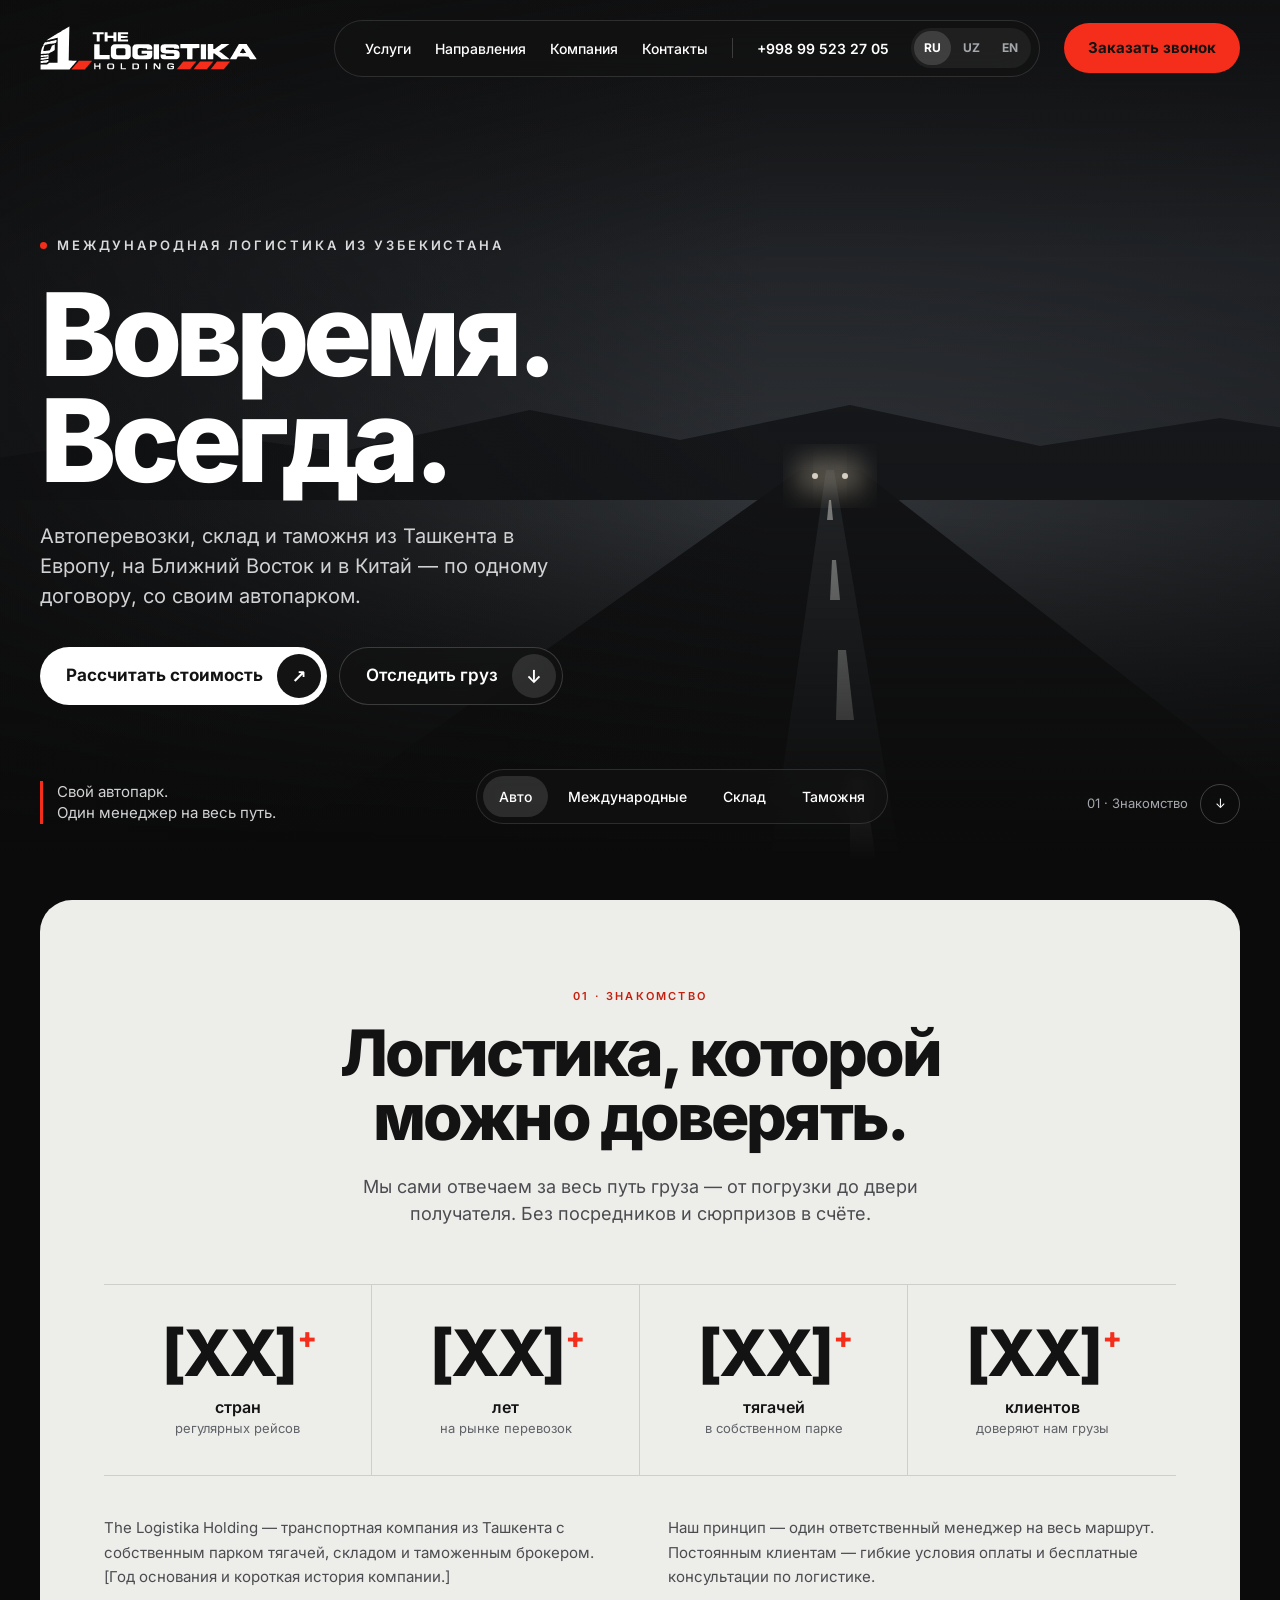
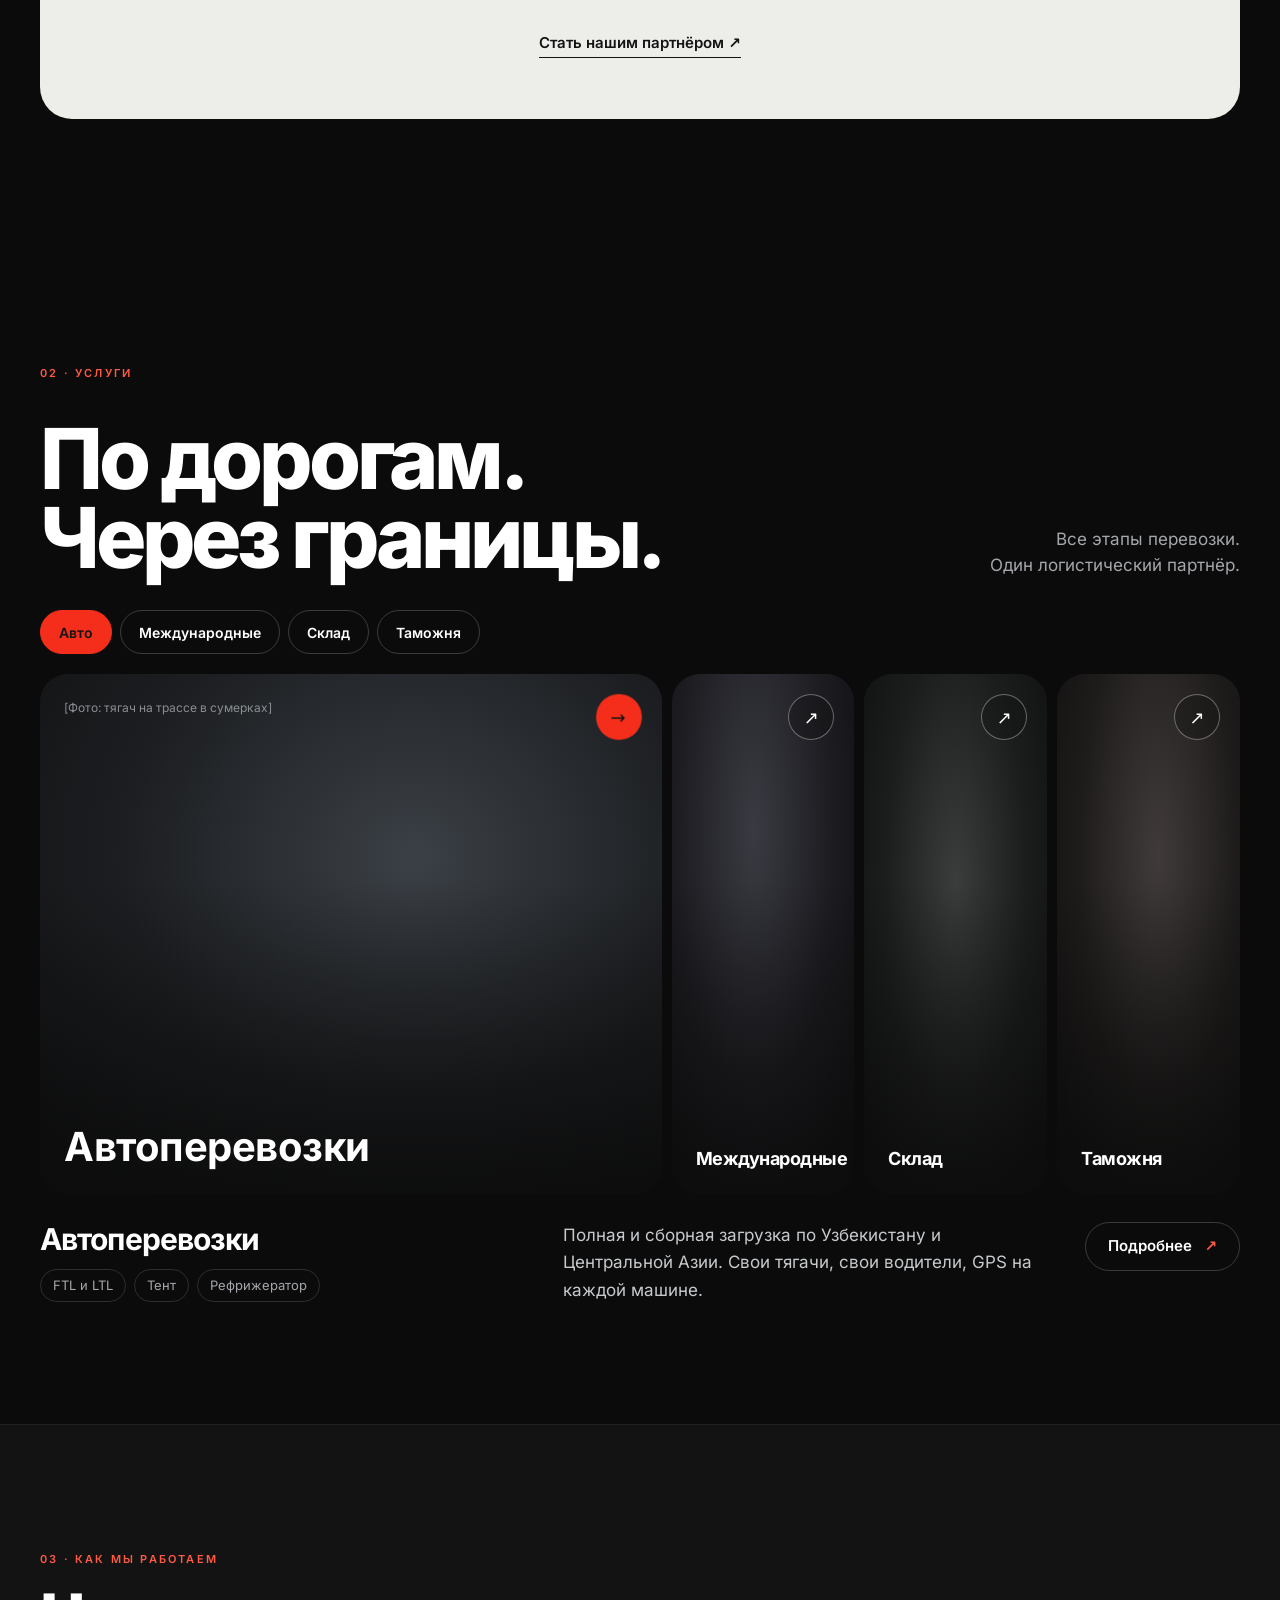
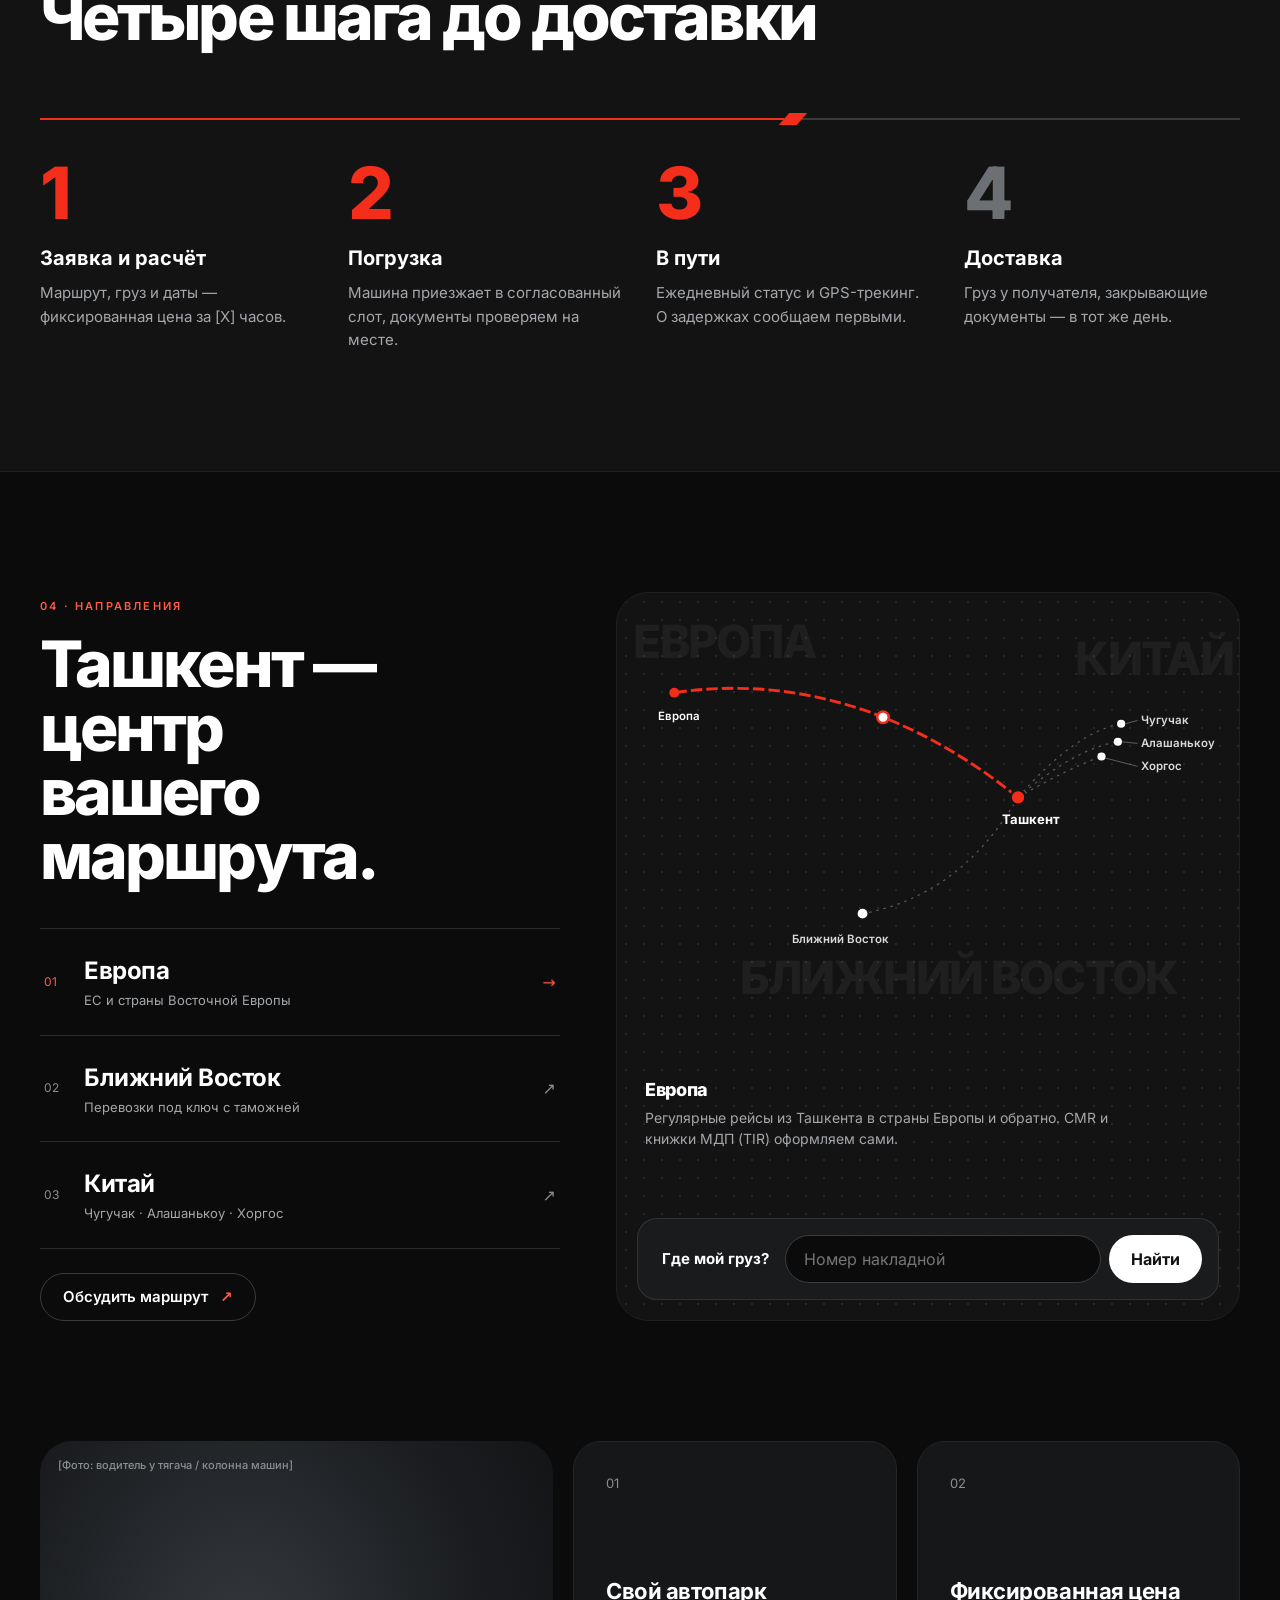
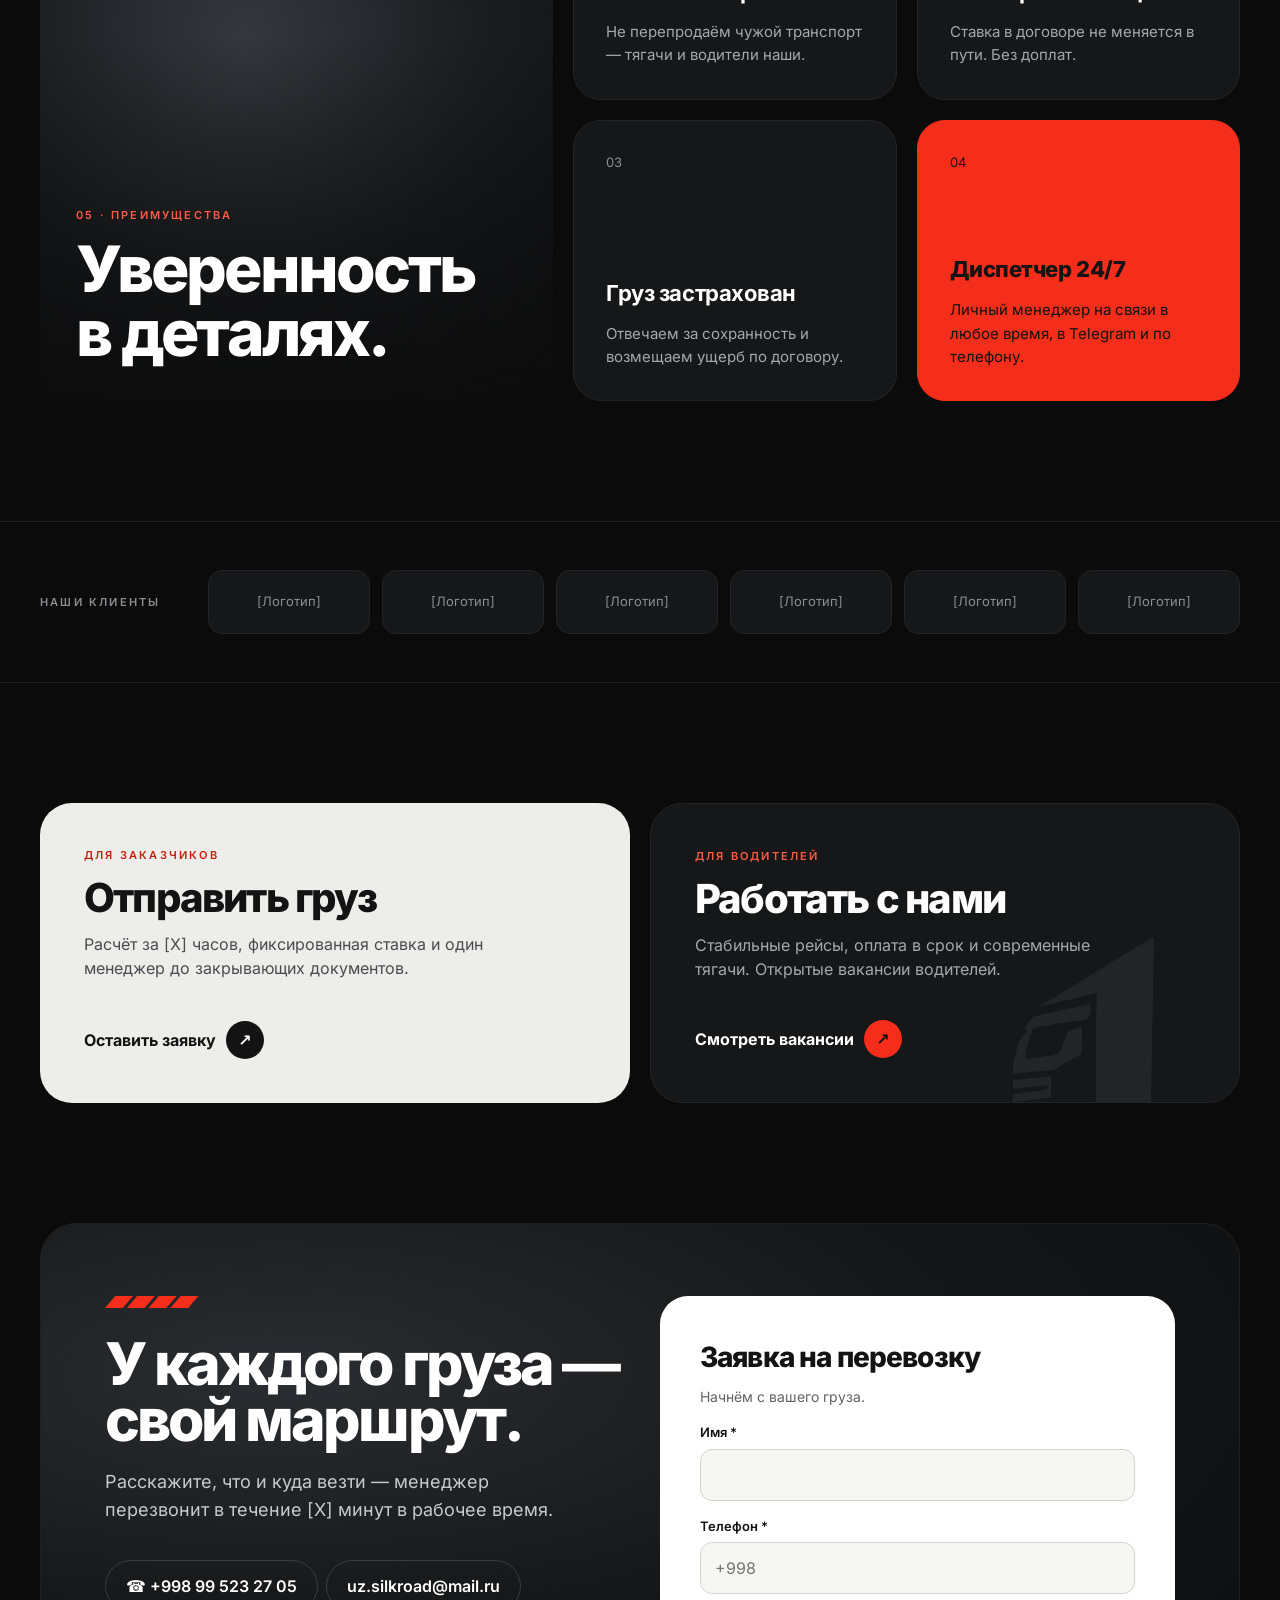
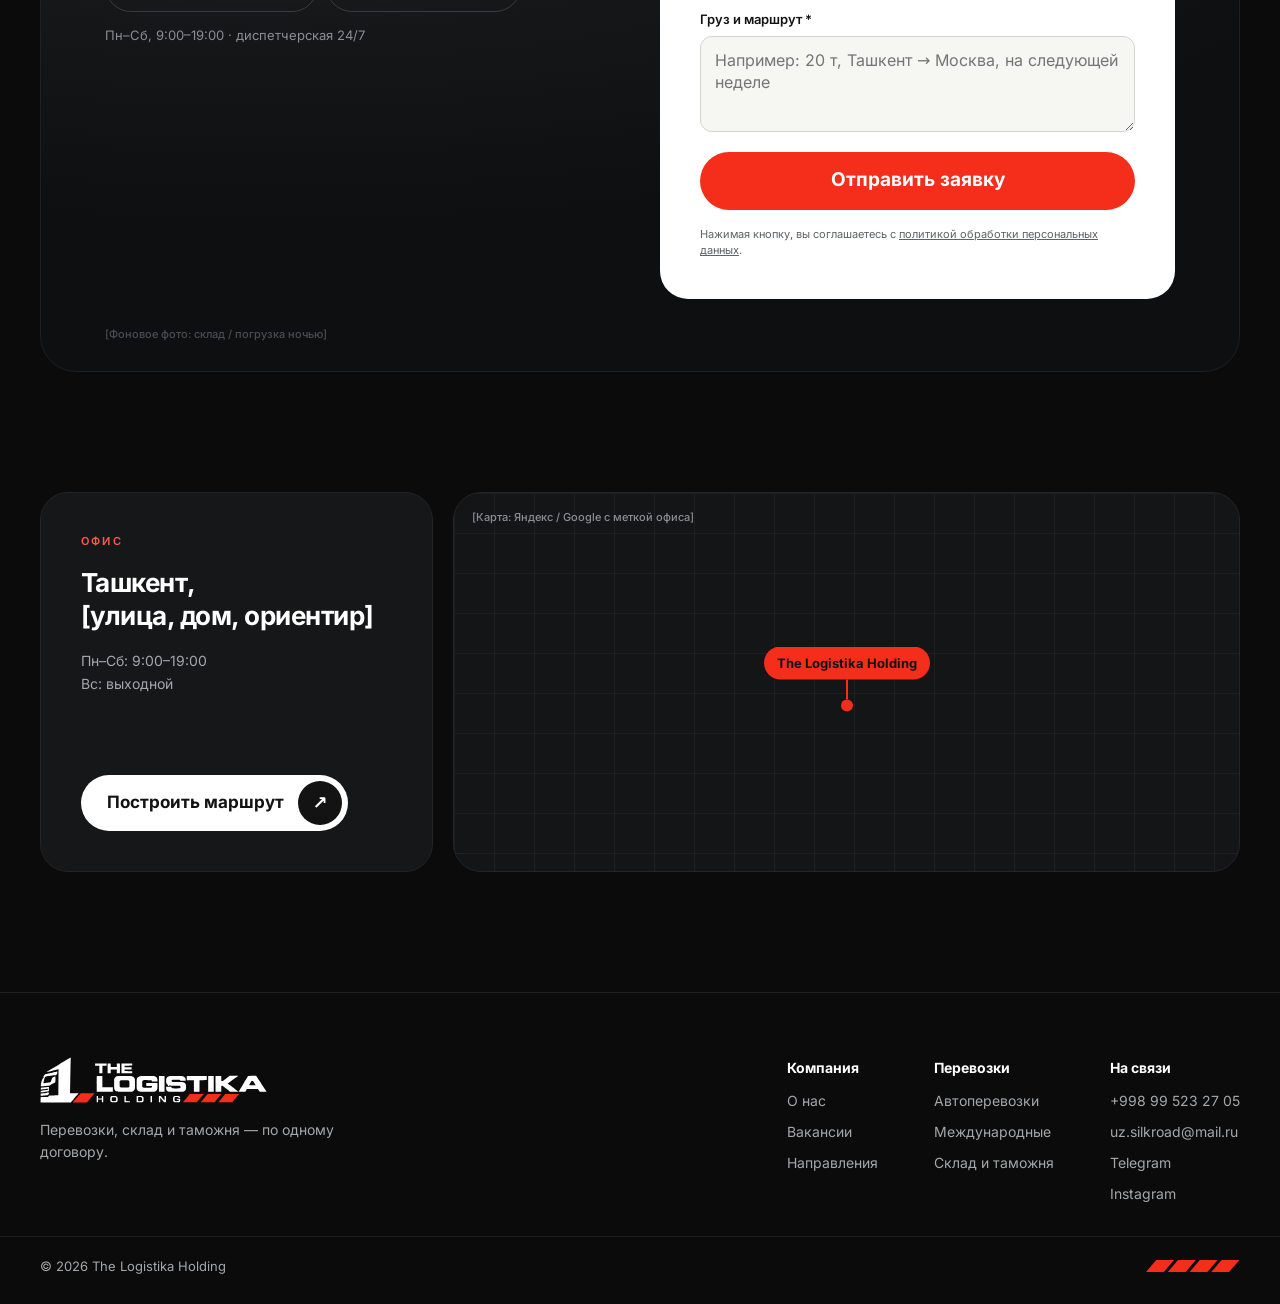
==== index.html @ 8cd176bb "Initial commit: The Logistika Holding landing page Static, mobile-first landing (RU) with SEO meta, " ====
<!doctype html>
<html lang="ru" class="no-js">
<head>
  <meta charset="utf-8">
  <meta name="viewport" content="width=device-width, initial-scale=1, viewport-fit=cover">
  <title>Грузоперевозки из Ташкента в Европу, Китай и на Ближний Восток — The Logistika Holding</title>
  <meta name="description" content="The Logistika Holding — автоперевозки из Ташкента в Европу, на Ближний Восток и в Китай (Хоргос, Алашанькоу, Чугучак). Склад, таможня, свой автопарк, диспетчер 24/7. +998 99 523 27 05">
  <meta name="robots" content="index, follow, max-image-preview:large">
  <link rel="canonical" href="https://your-domain.uz/">
  <link rel="alternate" hreflang="ru" href="https://your-domain.uz/">
  <link rel="alternate" hreflang="x-default" href="https://your-domain.uz/">
  <!-- Добавьте, когда появятся версии: <link rel="alternate" hreflang="uz" href="https://your-domain.uz/uz/"> и hreflang="en" -->

  <meta name="theme-color" content="#0B0B0B">
  <meta name="color-scheme" content="dark">
  <meta name="format-detection" content="telephone=no">

  <!-- Open Graph -->
  <meta property="og:type" content="website">
  <meta property="og:site_name" content="The Logistika Holding">
  <meta property="og:locale" content="ru_RU">
  <meta property="og:url" content="https://your-domain.uz/">
  <meta property="og:title" content="The Logistika Holding — грузоперевозки из Ташкента. Вовремя. Всегда.">
  <meta property="og:description" content="Автоперевозки, склад и таможня из Ташкента по одному договору. Свой автопарк, фиксированная цена, диспетчер 24/7.">
  <meta property="og:image" content="https://your-domain.uz/assets/img/og-image.jpg">
  <meta property="og:image:width" content="1200">
  <meta property="og:image:height" content="630">
  <meta property="og:image:alt" content="The Logistika Holding — Вовремя. Всегда.">
  <!-- Twitter / X -->
  <meta name="twitter:card" content="summary_large_image">
  <meta name="twitter:title" content="The Logistika Holding — грузоперевозки из Ташкента">
  <meta name="twitter:description" content="Автоперевозки, склад и таможня по одному договору. Вовремя. Всегда.">
  <meta name="twitter:image" content="https://your-domain.uz/assets/img/og-image.jpg">

  <!-- Icons & manifest -->
  <link rel="icon" href="assets/img/favicon.svg" type="image/svg+xml">
  <link rel="apple-touch-icon" href="assets/img/apple-touch-icon.png">
  <link rel="manifest" href="site.webmanifest">

  <!-- Performance -->
  <link rel="preload" href="assets/fonts/inter-cyrillic-wght-normal.woff2" as="font" type="font/woff2" crossorigin>
  <link rel="stylesheet" href="assets/css/styles.css">
  <script>document.documentElement.classList.replace('no-js','js');</script>
  <script src="assets/js/main.js" defer></script>

  <!-- Structured data -->
  <script type="application/ld+json">
  {
    "@context": "https://schema.org",
    "@graph": [
      {
        "@type": ["Organization", "LocalBusiness"],
        "@id": "https://your-domain.uz/#organization",
        "name": "The Logistika Holding",
        "url": "https://your-domain.uz/",
        "logo": "https://your-domain.uz/assets/img/icon-512.png",
        "image": "https://your-domain.uz/assets/img/og-image.jpg",
        "description": "Автоперевозки FTL и LTL, международные перевозки, складская логистика и таможенное оформление из Ташкента.",
        "telephone": "+998995232705",
        "email": "uz.silkroad@mail.ru",
        "address": {
          "@type": "PostalAddress",
          "streetAddress": "[улица, дом]",
          "addressLocality": "Ташкент",
          "addressCountry": "UZ"
        },
        "geo": { "@type": "GeoCoordinates", "latitude": 41.2995, "longitude": 69.2401 },
        "openingHoursSpecification": [{
          "@type": "OpeningHoursSpecification",
          "dayOfWeek": ["Monday","Tuesday","Wednesday","Thursday","Friday","Saturday"],
          "opens": "09:00", "closes": "19:00"
        }],
        "areaServed": ["Узбекистан","Европа","Ближний Восток","Китай"],
        "knowsLanguage": ["ru","uz","en"],
        "sameAs": []
      },
      {
        "@type": "WebSite",
        "@id": "https://your-domain.uz/#website",
        "url": "https://your-domain.uz/",
        "name": "The Logistika Holding",
        "inLanguage": "ru",
        "publisher": { "@id": "https://your-domain.uz/#organization" }
      }
    ]
  }
  </script>
</head>
<body>
  <a class="skip-link" href="#main">Перейти к содержанию</a>

  <!-- ============ HEADER ============ -->
  <header class="site-header" data-header>
    <div class="site-header__inner">
      <a class="site-header__logo" href="#top" aria-label="The Logistika Holding — на главную">
        <img src="assets/img/logo-reversed.svg" alt="The Logistika Holding" width="227" height="46">
      </a>

      <nav class="nav" id="site-nav" aria-label="Основное меню" data-nav>
        <ul class="nav__list">
          <li><a class="nav__link" href="#services">Услуги</a></li>
          <li><a class="nav__link" href="#routes">Направления</a></li>
          <li><a class="nav__link" href="#about">Компания</a></li>
          <li><a class="nav__link" href="#contact">Контакты</a></li>
        </ul>
        <span class="nav__divider" aria-hidden="true"></span>
        <a class="nav__phone" href="tel:+998995232705">+998 99 523 27 05</a>
        <div class="lang" role="group" aria-label="Язык сайта">
          <a class="lang__item is-active" href="/" hreflang="ru" aria-current="true">RU</a>
          <a class="lang__item" href="#" hreflang="uz">UZ</a>
          <a class="lang__item" href="#" hreflang="en">EN</a>
        </div>
        <a class="btn btn--red nav__mobile-cta" href="#contact">Заказать звонок</a>
      </nav>

      <a class="btn btn--red site-header__cta" href="#contact">Заказать звонок</a>
      <button class="menu-toggle" type="button" aria-expanded="false" aria-controls="site-nav" data-menu-toggle>
        <span class="menu-toggle__label">Меню</span>
        <span class="menu-toggle__icon" aria-hidden="true"><i></i><i></i><i></i></span>
      </button>
    </div>
  </header>

  <main id="main">
    <!-- ============ HERO ============ -->
    <section class="hero" id="top" aria-labelledby="hero-title">
      <div class="hero__media" aria-hidden="true">
        <!-- Положите фото в assets/img/hero.jpg — оно подключится автоматически -->
        <img class="hero__photo" data-hero-photo data-src="assets/img/hero.jpg" alt="" width="2560" height="1440" fetchpriority="high">
        <svg class="hero__scene" viewBox="0 0 1440 860" preserveAspectRatio="xMidYMid slice">
          <defs><filter id="glow" x="-50%" y="-50%" width="200%" height="200%"><feGaussianBlur stdDeviation="14"/></filter></defs>
          <rect y="0" width="1440" height="470" fill="#2B2F35" opacity=".35"/>
          <path d="M0,470 L260,430 L420,452 L610,410 L760,440 L930,405 L1120,446 L1300,418 L1440,440 L1440,500 L0,500 Z" fill="#17191C"/>
          <polygon points="880,470 940,470 1440,860 330,860" fill="#141517"/>
          <polygon points="906,470 914,470 980,860 850,860" fill="#2C2F33" opacity=".7"/>
          <g class="hero__lanes" fill="#EDEDEA" opacity=".55">
            <polygon points="909,500 911,500 913,520 907,520"/><polygon points="912,560 916,560 920,600 910,600"/><polygon points="918,650 926,650 934,720 916,720"/><polygon points="930,780 944,780 956,860 930,860"/>
          </g>
          <g class="hero__lights">
            <circle cx="895" cy="476" r="16" fill="#F6E7C8" opacity=".55" filter="url(#glow)"/>
            <circle cx="925" cy="476" r="16" fill="#F6E7C8" opacity=".55" filter="url(#glow)"/>
            <circle cx="895" cy="476" r="3" fill="#FFF6E6"/><circle cx="925" cy="476" r="3" fill="#FFF6E6"/>
          </g>
        </svg>
        <div class="hero__shade"></div>
      </div>

      <div class="container hero__content">
        <p class="eyebrow hero__eyebrow" data-hero-in><span class="dot" aria-hidden="true"></span>Международная логистика из Узбекистана</p>
        <h1 class="hero__title" id="hero-title"><span class="line" data-hero-in>Вовремя.</span> <span class="line" data-hero-in>Всегда.</span></h1>
        <p class="hero__lead" data-hero-in>Автоперевозки, склад и таможня из Ташкента в Европу, на Ближний Восток и в Китай — по одному договору, со своим автопарком.</p>
        <div class="hero__actions" data-hero-in>
          <a class="btn-pill btn-pill--light" href="#contact">Рассчитать стоимость <span class="btn-pill__icon" aria-hidden="true">↗</span></a>
          <a class="btn-pill btn-pill--glass" href="#track">Отследить груз <span class="btn-pill__icon" aria-hidden="true">↓</span></a>
        </div>
      </div>

      <div class="container hero__bottom" data-hero-in>
        <p class="hero__note">Свой автопарк.<br>Один менеджер на весь путь.</p>
        <ul class="hero__modes" aria-label="Виды услуг">
          <li><a class="is-active" href="#services" data-service-link="0">Авто</a></li>
          <li><a href="#services" data-service-link="1">Международные</a></li>
          <li><a href="#services" data-service-link="2">Склад</a></li>
          <li><a href="#services" data-service-link="3">Таможня</a></li>
        </ul>
        <a class="hero__scroll" href="#about">01 · Знакомство <span aria-hidden="true">↓</span></a>
      </div>
    </section>

    <!-- ============ 01 ABOUT ============ -->
    <section class="section about" id="about" aria-labelledby="about-title">
      <div class="about__panel" data-reveal>
        <p class="eyebrow eyebrow--dark eyebrow--center">01 · Знакомство</p>
        <h2 class="h2 about__title" id="about-title">Логистика, которой<br>можно доверять.</h2>
        <p class="about__lead">Мы сами отвечаем за весь путь груза — от погрузки до двери получателя. Без посредников и сюрпризов в счёте.</p>
        <dl class="stats">
          <div class="stats__item" data-reveal><dt class="visually-hidden">Страны</dt><dd><span class="stats__num"><span data-count="">[XX]</span><sup>+</sup></span><span class="stats__label">стран</span><span class="stats__sub">регулярных рейсов</span></dd></div>
          <div class="stats__item" data-reveal><dt class="visually-hidden">Опыт</dt><dd><span class="stats__num"><span data-count="">[XX]</span><sup>+</sup></span><span class="stats__label">лет</span><span class="stats__sub">на рынке перевозок</span></dd></div>
          <div class="stats__item" data-reveal><dt class="visually-hidden">Автопарк</dt><dd><span class="stats__num"><span data-count="">[XX]</span><sup>+</sup></span><span class="stats__label">тягачей</span><span class="stats__sub">в собственном парке</span></dd></div>
          <div class="stats__item" data-reveal><dt class="visually-hidden">Клиенты</dt><dd><span class="stats__num"><span data-count="">[XX]</span><sup>+</sup></span><span class="stats__label">клиентов</span><span class="stats__sub">доверяют нам грузы</span></dd></div>
        </dl>
        <div class="about__text">
          <p>The Logistika Holding — транспортная компания из Ташкента с собственным парком тягачей, складом и таможенным брокером. [Год основания и короткая история компании.]</p>
          <p>Наш принцип — один ответственный менеджер на весь маршрут. Постоянным клиентам — гибкие условия оплаты и бесплатные консультации по логистике.</p>
        </div>
        <p class="about__link"><a href="#split">Стать нашим партнёром ↗</a></p>
      </div>
    </section>

    <!-- ============ 02 SERVICES ============ -->
    <section class="section container services" id="services" aria-labelledby="services-title">
      <p class="eyebrow" data-reveal>02 · Услуги</p>
      <div class="section-head" data-reveal>
        <h2 class="h2 h2--xl" id="services-title">По дорогам.<br>Через границы.</h2>
        <p class="section-head__aside">Все этапы перевозки.<br>Один логистический партнёр.</p>
      </div>

      <div class="tabs" role="tablist" aria-label="Услуги" data-reveal>
        <button class="tab is-active" type="button" role="tab" id="tab-0" aria-selected="true" aria-controls="panel-0" data-tab="0">Авто</button>
        <button class="tab" type="button" role="tab" id="tab-1" aria-selected="false" aria-controls="panel-1" tabindex="-1" data-tab="1">Международные</button>
        <button class="tab" type="button" role="tab" id="tab-2" aria-selected="false" aria-controls="panel-2" tabindex="-1" data-tab="2">Склад</button>
        <button class="tab" type="button" role="tab" id="tab-3" aria-selected="false" aria-controls="panel-3" tabindex="-1" data-tab="3">Таможня</button>
      </div>

      <div class="cards" aria-hidden="true" data-reveal>
        <div class="card is-active" data-card="0" style="--bg: radial-gradient(ellipse at 60% 35%, #3B4046 0%, #1C1E21 55%, #0E0F10 100%)">
          <span class="card__ph">[Фото: тягач на трассе в сумерках]</span>
          <span class="card__dot">↗</span>
          <span class="card__label"><span class="card__full">Автоперевозки</span><span class="card__short">Авто</span></span>
        </div>
        <div class="card" data-card="1" style="--bg: radial-gradient(ellipse at 45% 30%, #3A3B42 0%, #1C1C21 55%, #0E0E10 100%)">
          <span class="card__ph">[Фото: граница, таможенный пост]</span>
          <span class="card__dot">↗</span>
          <span class="card__label"><span class="card__full">Международные перевозки</span><span class="card__short">Международные</span></span>
        </div>
        <div class="card" data-card="2" style="--bg: radial-gradient(ellipse at 50% 40%, #3A3D3C 0%, #1B1D1C 55%, #0E0F0F 100%)">
          <span class="card__ph">[Фото: стеллажи склада]</span>
          <span class="card__dot">↗</span>
          <span class="card__label"><span class="card__full">Складская логистика</span><span class="card__short">Склад</span></span>
        </div>
        <div class="card" data-card="3" style="--bg: radial-gradient(ellipse at 55% 35%, #403B3A 0%, #1E1C1B 55%, #100E0E 100%)">
          <span class="card__ph">[Фото: документы, брокер]</span>
          <span class="card__dot">↗</span>
          <span class="card__label"><span class="card__full">Таможенное оформление</span><span class="card__short">Таможня</span></span>
        </div>
      </div>

      <div class="service-panels">
        <article class="service-panel is-active" role="tabpanel" id="panel-0" aria-labelledby="tab-0">
          <div class="service-panel__head"><h3 class="h3">Автоперевозки</h3><ul class="chips"><li>FTL и LTL</li><li>Тент</li><li>Рефрижератор</li></ul></div>
          <p>Полная и сборная загрузка по Узбекистану и Центральной Азии. Свои тягачи, свои водители, GPS на каждой машине.</p>
          <a class="btn-outline" href="#contact">Подробнее <span aria-hidden="true">↗</span></a>
        </article>
        <article class="service-panel" role="tabpanel" id="panel-1" aria-labelledby="tab-1" hidden>
          <div class="service-panel__head"><h3 class="h3">Международные перевозки</h3><ul class="chips"><li>Европа</li><li>Ближний Восток</li><li>Китай</li></ul></div>
          <p>Регулярные маршруты из Ташкента в Европу, на Ближний Восток и в Китай — через погранпереходы Чугучак, Алашанькоу и Хоргос. Книжки МДП (TIR) и CMR оформляем сами.</p>
          <a class="btn-outline" href="#contact">Подробнее <span aria-hidden="true">↗</span></a>
        </article>
        <article class="service-panel" role="tabpanel" id="panel-2" aria-labelledby="tab-2" hidden>
          <div class="service-panel__head"><h3 class="h3">Складская логистика</h3><ul class="chips"><li>Хранение</li><li>Кросс-докинг</li><li>Комплектация</li></ul></div>
          <p>Склад в Ташкенте: хранение, кросс-докинг, комплектация и упаковка. Остатки видны онлайн.</p>
          <a class="btn-outline" href="#contact">Подробнее <span aria-hidden="true">↗</span></a>
        </article>
        <article class="service-panel" role="tabpanel" id="panel-3" aria-labelledby="tab-3" hidden>
          <div class="service-panel__head"><h3 class="h3">Таможенное оформление</h3><ul class="chips"><li>Декларации</li><li>Сертификаты</li><li>Брокер</li></ul></div>
          <p>Декларирование, сертификация и брокер на границе — груз не простаивает, документы готовы заранее.</p>
          <a class="btn-outline" href="#contact">Подробнее <span aria-hidden="true">↗</span></a>
        </article>
      </div>
    </section>

    <!-- ============ 03 PROCESS ============ -->
    <section class="process" aria-labelledby="process-title">
      <div class="container section">
        <p class="eyebrow" data-reveal>03 · Как мы работаем</p>
        <h2 class="h2" id="process-title" data-reveal>Четыре шага до доставки</h2>
        <div class="process__track" aria-hidden="true" data-reveal><span class="process__fill"></span><span class="process__marker"></span></div>
        <ol class="steps">
          <li class="step" data-reveal><span class="step__num">1</span><h3 class="step__title">Заявка и расчёт</h3><p>Маршрут, груз и даты — фиксированная цена за [X] часов.</p></li>
          <li class="step" data-reveal><span class="step__num">2</span><h3 class="step__title">Погрузка</h3><p>Машина приезжает в согласованный слот, документы проверяем на месте.</p></li>
          <li class="step" data-reveal><span class="step__num">3</span><h3 class="step__title">В пути</h3><p>Ежедневный статус и GPS-трекинг. О задержках сообщаем первыми.</p></li>
          <li class="step step--last" data-reveal><span class="step__num">4</span><h3 class="step__title">Доставка</h3><p>Груз у получателя, закрывающие документы — в тот же день.</p></li>
        </ol>
      </div>
    </section>

    <!-- ============ 04 ROUTES ============ -->
    <section class="section container routes" id="routes" aria-labelledby="routes-title">
      <div class="routes__list">
        <p class="eyebrow" data-reveal>04 · Направления</p>
        <h2 class="h2" id="routes-title" data-reveal>Ташкент — центр<br>вашего маршрута.</h2>
        <div class="route-rows" role="tablist" aria-label="Направления на карте" data-route-list>
          <button class="route-row is-active" type="button" role="tab" aria-selected="true" aria-controls="route-info" data-route="eu" data-reveal>
            <span class="route-row__n">01</span>
            <span class="route-row__body"><span class="route-row__name">Европа</span><span class="route-row__sub">ЕС и страны Восточной Европы</span></span>
            <span class="route-row__arrow" aria-hidden="true">↗</span>
          </button>
          <button class="route-row" type="button" role="tab" aria-selected="false" aria-controls="route-info" tabindex="-1" data-route="me" data-reveal>
            <span class="route-row__n">02</span>
            <span class="route-row__body"><span class="route-row__name">Ближний Восток</span><span class="route-row__sub">Перевозки под ключ с таможней</span></span>
            <span class="route-row__arrow" aria-hidden="true">↗</span>
          </button>
          <button class="route-row" type="button" role="tab" aria-selected="false" aria-controls="route-info" tabindex="-1" data-route="cn" data-reveal>
            <span class="route-row__n">03</span>
            <span class="route-row__body"><span class="route-row__name">Китай</span><span class="route-row__sub">Чугучак · Алашанькоу · Хоргос</span></span>
            <span class="route-row__arrow" aria-hidden="true">↗</span>
          </button>
        </div>
        <a class="btn-outline routes__cta" href="#contact" data-reveal>Обсудить маршрут <span aria-hidden="true">↗</span></a>
      </div>

      <figure class="map" data-reveal data-map>
        <svg class="map__svg" viewBox="0 0 760 520" role="img" aria-labelledby="map-title">
          <title id="map-title">Карта направлений из Ташкента: Европа, Ближний Восток и Китай через погранпереходы Чугучак, Алашанькоу и Хоргос</title>
          <g class="map__regions" font-family="Inter, Arial, sans-serif" font-weight="800" fill="#FFFFFF" opacity=".05" font-size="56" letter-spacing="-2">
            <text x="20" y="70">ЕВРОПА</text><text x="150" y="480">БЛИЖНИЙ ВОСТОК</text><text x="560" y="90">КИТАЙ</text>
          </g>
          <!-- routes: one group per region -->
          <g class="map__route" data-route-path="eu">
            <path class="map__line" d="M490,240 Q290,80 70,112"/>
          </g>
          <g class="map__route" data-route-path="me">
            <path class="map__line" d="M490,240 Q420,360 300,382"/>
          </g>
          <g class="map__route" data-route-path="cn">
            <path class="map__line" d="M490,240 Q560,160 616,150"/>
            <path class="map__line" d="M490,240 Q560,180 612,172"/>
            <path class="map__line" d="M490,240 Q550,205 592,190"/>
          </g>
          <!-- points -->
          <g font-family="Inter, Arial, sans-serif" font-size="14" font-weight="600" fill="#D9DADB">
            <g class="map__point" data-route-point="eu"><circle cx="70" cy="112" r="6"/><text x="50" y="146">Европа</text></g>
            <g class="map__point" data-route-point="me"><circle cx="300" cy="382" r="6"/><text x="214" y="418">Ближний Восток</text></g>
            <g class="map__point" data-route-point="cn">
              <circle cx="616" cy="150" r="5"/><circle cx="612" cy="172" r="5"/><circle cx="592" cy="190" r="5"/>
              <g class="map__detail">
                <line x1="621" y1="150" x2="636" y2="146" stroke="#6C6F73"/><text x="640" y="150">Чугучак</text>
                <line x1="617" y1="172" x2="636" y2="174" stroke="#6C6F73"/><text x="640" y="178">Алашанькоу</text>
                <line x1="597" y1="192" x2="636" y2="202" stroke="#6C6F73"/><text x="640" y="206">Хоргос</text>
              </g>
              <text class="map__compact" x="590" y="132">Китай</text>
            </g>
          </g>
          <circle class="map__pulse" cx="490" cy="240" r="10" fill="#F42E1A"/>
          <circle cx="490" cy="240" r="9" fill="#F42E1A" stroke="#131313" stroke-width="3"/>
          <text class="map__hub" x="470" y="272" font-family="Inter, Arial, sans-serif" font-size="16" font-weight="700" fill="#FFFFFF">Ташкент</text>
          <circle class="map__truck" r="7" fill="#FFFFFF" stroke="#F42E1A" stroke-width="3" cx="490" cy="240" data-map-truck/>
        </svg>

        <div class="map__info" id="route-info" role="tabpanel" aria-live="polite" data-route-info>
          <p class="map__info-title" data-route-title>Европа</p>
          <p class="map__info-text" data-route-text>Регулярные рейсы из Ташкента в страны Европы и обратно. CMR и книжки МДП (TIR) оформляем сами.</p>
        </div>

        <form class="track" id="track" data-track-form novalidate>
          <label class="track__label" for="track-input">Где мой груз?</label>
          <input class="track__input" id="track-input" name="waybill" type="text" placeholder="Номер накладной" autocomplete="off" required>
          <button class="track__btn" type="submit">Найти</button>
          <p class="track__msg" role="status" aria-live="polite" data-track-msg></p>
        </form>
      </figure>
    </section>

    <!-- ============ 05 WHY ============ -->
    <section class="section container why" aria-labelledby="why-title">
      <div class="why__photo" data-reveal>
        <span class="ph-note">[Фото: водитель у тягача / колонна машин]</span>
        <div class="why__caption">
          <p class="eyebrow">05 · Преимущества</p>
          <h2 class="h2" id="why-title">Уверенность<br>в деталях.</h2>
        </div>
      </div>
      <ul class="why__grid">
        <li class="feature" data-reveal><span class="feature__n">01</span><h3 class="feature__title">Свой автопарк</h3><p>Не перепродаём чужой транспорт — тягачи и водители наши.</p></li>
        <li class="feature" data-reveal><span class="feature__n">02</span><h3 class="feature__title">Фиксированная цена</h3><p>Ставка в договоре не меняется в пути. Без доплат.</p></li>
        <li class="feature" data-reveal><span class="feature__n">03</span><h3 class="feature__title">Груз застрахован</h3><p>Отвечаем за сохранность и возмещаем ущерб по договору.</p></li>
        <li class="feature feature--red" data-reveal><span class="feature__n">04</span><h3 class="feature__title">Диспетчер 24/7</h3><p>Личный менеджер на связи в любое время, в Telegram и по телефону.</p></li>
      </ul>
    </section>

    <!-- ============ CLIENTS ============ -->
    <section class="clients" aria-labelledby="clients-title">
      <div class="container clients__inner">
        <h2 class="eyebrow eyebrow--muted" id="clients-title">Наши клиенты</h2>
        <ul class="clients__logos">
          <li data-reveal>[Логотип]</li><li data-reveal>[Логотип]</li><li data-reveal>[Логотип]</li>
          <li data-reveal>[Логотип]</li><li data-reveal>[Логотип]</li><li data-reveal>[Логотип]</li>
        </ul>
      </div>
    </section>

    <!-- ============ SPLIT ============ -->
    <section class="section container split" id="split" aria-label="Для заказчиков и водителей">
      <a class="split__card split__card--light" href="#contact" data-reveal>
        <span class="eyebrow eyebrow--dark">Для заказчиков</span>
        <span class="split__title">Отправить груз</span>
        <span class="split__text">Расчёт за [X] часов, фиксированная ставка и один менеджер до закрывающих документов.</span>
        <span class="split__cta">Оставить заявку <span class="split__icon" aria-hidden="true">↗</span></span>
      </a>
      <a class="split__card split__card--dark" href="#contact" data-reveal>
        <img class="split__symbol" src="assets/img/symbol-white.svg" alt="" width="260" height="218" loading="lazy">
        <span class="eyebrow">Для водителей</span>
        <span class="split__title">Работать с нами</span>
        <span class="split__text">Стабильные рейсы, оплата в срок и современные тягачи. Открытые вакансии водителей.</span>
        <span class="split__cta">Смотреть вакансии <span class="split__icon split__icon--red" aria-hidden="true">↗</span></span>
      </a>
    </section>

    <!-- ============ CONTACT ============ -->
    <section class="container contact" id="contact" aria-labelledby="contact-title">
      <div class="contact__box" data-reveal>
        <span class="ph-note contact__ph">[Фоновое фото: склад / погрузка ночью]</span>
        <div class="contact__intro">
          <svg class="stripes" width="94" height="12" viewBox="0 0 95 12" aria-hidden="true"><polygon points="10.4,0 28.4,0 18,12 0,12"/><polygon points="32.4,0 50.4,0 40,12 22,12"/><polygon points="54.4,0 72.4,0 62,12 44,12"/><polygon points="76.4,0 94.4,0 84,12 66,12"/></svg>
          <h2 class="h2 h2--xl" id="contact-title">У каждого груза —<br>свой маршрут.</h2>
          <p class="contact__lead">Расскажите, что и куда везти — менеджер перезвонит в течение [X] минут в рабочее время.</p>
          <div class="contact__pills">
            <a class="pill-link" href="tel:+998995232705">☎ +998 99 523 27 05</a>
            <a class="pill-link" href="mailto:uz.silkroad@mail.ru">uz.silkroad@mail.ru</a>
          </div>
          <p class="contact__hours">Пн–Сб, 9:00–19:00 · диспетчерская 24/7</p>
        </div>

        <form class="quote" data-quote-form novalidate>
          <h3 class="quote__title">Заявка на перевозку</h3>
          <p class="quote__sub">Начнём с вашего груза.</p>
          <div class="field">
            <label for="q-name">Имя *</label>
            <input id="q-name" name="name" type="text" autocomplete="name" required>
            <span class="field__err">Укажите имя</span>
          </div>
          <div class="field">
            <label for="q-phone">Телефон *</label>
            <input id="q-phone" name="phone" type="tel" inputmode="tel" autocomplete="tel" placeholder="+998" required pattern="[+0-9 ()\-]{9,}">
            <span class="field__err">Укажите номер телефона</span>
          </div>
          <div class="field">
            <label for="q-cargo">Груз и маршрут *</label>
            <textarea id="q-cargo" name="cargo" rows="3" placeholder="Например: 20 т, Ташкент → Москва, на следующей неделе" required></textarea>
            <span class="field__err">Опишите груз и маршрут</span>
          </div>
          <!-- антиспам: скрытое поле -->
          <div class="visually-hidden" aria-hidden="true"><label for="q-web">Оставьте пустым</label><input id="q-web" name="website" type="text" tabindex="-1" autocomplete="off"></div>
          <button class="quote__submit" type="submit"><span>Отправить заявку</span></button>
          <p class="quote__legal">Нажимая кнопку, вы соглашаетесь с <a href="#">политикой обработки персональных данных</a>.</p>
          <div class="quote__success" role="status" aria-live="polite" hidden>
            <strong>Спасибо! Заявка отправлена.</strong>
            <span>Менеджер свяжется с вами в ближайшее время.</span>
          </div>
        </form>
      </div>
    </section>

    <!-- ============ OFFICE ============ -->
    <section class="section container office" aria-labelledby="office-title">
      <div class="office__card" data-reveal>
        <p class="eyebrow">Офис</p>
        <h2 class="office__addr" id="office-title">Ташкент,<br>[улица, дом, ориентир]</h2>
        <p class="office__hours">Пн–Сб: 9:00–19:00<br>Вс: выходной</p>
        <a class="btn-pill btn-pill--light office__btn" href="https://yandex.uz/maps/?text=Ташкент" target="_blank" rel="noopener">Построить маршрут <span class="btn-pill__icon" aria-hidden="true">↗</span></a>
      </div>
      <div class="office__map" data-reveal>
        <span class="ph-note">[Карта: Яндекс / Google с меткой офиса]</span>
        <div class="pin" aria-hidden="true"><span class="pin__label">The Logistika Holding</span><span class="pin__stem"></span><span class="pin__dot"></span></div>
      </div>
    </section>
  </main>

  <!-- ============ FOOTER ============ -->
  <footer class="footer">
    <div class="container footer__top">
      <div class="footer__brand">
        <img src="assets/img/logo-reversed.svg" alt="The Logistika Holding" width="227" height="46" loading="lazy">
        <p>Перевозки, склад и таможня — по одному договору.</p>
      </div>
      <nav class="footer__cols" aria-label="Ссылки в подвале">
        <div><h2 class="footer__h">Компания</h2><a href="#about">О нас</a><a href="#split">Вакансии</a><a href="#routes">Направления</a></div>
        <div><h2 class="footer__h">Перевозки</h2><a href="#services">Автоперевозки</a><a href="#services">Международные</a><a href="#services">Склад и таможня</a></div>
        <div><h2 class="footer__h">На связи</h2><a href="tel:+998995232705">+998 99 523 27 05</a><a href="mailto:uz.silkroad@mail.ru">uz.silkroad@mail.ru</a><a href="#">Telegram</a><a href="#">Instagram</a></div>
      </nav>
    </div>
    <div class="container footer__bottom">
      <span>© <span data-year>2026</span> The Logistika Holding</span>
      <svg class="stripes" width="94" height="12" viewBox="0 0 95 12" aria-hidden="true"><polygon points="10.4,0 28.4,0 18,12 0,12"/><polygon points="32.4,0 50.4,0 40,12 22,12"/><polygon points="54.4,0 72.4,0 62,12 44,12"/><polygon points="76.4,0 94.4,0 84,12 66,12"/></svg>
    </div>
  </footer>
</body>
</html>
---- assets/css/styles.css ----
/* =========================================================
   The Logistika Holding — landing
   Mobile-first. Brand: Road Black #131313, Logistika Red #F42E1A,
   Concrete #EDEDEA, Steel #8B8E92. Type: Inter (Cyrillic headlines).
   ========================================================= */

/* ---------- Fonts (self-hosted, variable) ---------- */
@font-face {
  font-family: "Inter";
  src: url("../fonts/inter-cyrillic-wght-normal.woff2") format("woff2");
  font-weight: 100 900; font-style: normal; font-display: swap;
  unicode-range: U+0301, U+0400-045F, U+0490-0491, U+04B0-04B1, U+2116;
}
@font-face {
  font-family: "Inter";
  src: url("../fonts/inter-latin-wght-normal.woff2") format("woff2");
  font-weight: 100 900; font-style: normal; font-display: swap;
  unicode-range: U+0000-00FF, U+0131, U+0152-0153, U+02BB-02BC, U+02C6, U+02DA, U+02DC, U+0304, U+0308, U+0329, U+2000-206F, U+20AC, U+2122, U+2191, U+2193, U+2212, U+2215, U+FEFF, U+FFFD, U+2190-21FF;
}

/* ---------- Tokens ---------- */
:root {
  --black: #131313;
  --ink: #0B0B0B;
  --red: #F42E1A;
  --red-text: #FF5A44;      /* red for small text on dark (AA) */
  --red-dark: #C71F0D;      /* red for small text on light (AA) */
  --concrete: #EDEDEA;
  --steel: #8B8E92;
  --muted: #A4A7AB;
  --soft: #C7CACD;
  --line: #232427;
  --card: #161718;

  --radius-s: 14px;
  --radius-m: 22px;
  --radius-l: 28px;
  --radius-xl: 32px;

  --gutter: 20px;
  --container: 1360px;
  --section: 72px;

  --ease: cubic-bezier(.2, .8, .2, 1);
  --ease-in-out: cubic-bezier(.65, 0, .35, 1);
  --header-h: 72px;
}

/* ---------- Reset ---------- */
*, *::before, *::after { box-sizing: border-box; }
html { -webkit-text-size-adjust: 100%; scroll-behavior: smooth; scroll-padding-top: calc(var(--header-h) + 12px); }
body {
  margin: 0; background: var(--ink); color: #fff;
  font-family: "Inter", system-ui, -apple-system, "Segoe UI", Roboto, Arial, sans-serif;
  font-size: 16px; line-height: 1.5; text-rendering: optimizeLegibility;
  -webkit-font-smoothing: antialiased; -moz-osx-font-smoothing: grayscale;
  overflow-x: hidden;
}
img, svg { display: block; max-width: 100%; }
img { height: auto; }
a { color: inherit; }
button, input, select, textarea { font: inherit; color: inherit; }
h1, h2, h3, p, ul, ol, dl, dd, figure { margin: 0; }
ul, ol { padding: 0; list-style: none; }
:focus-visible { outline: 2px solid var(--red); outline-offset: 3px; border-radius: 6px; }
body.menu-open { overflow: hidden; }

.visually-hidden {
  position: absolute !important; width: 1px; height: 1px; padding: 0; margin: -1px;
  overflow: hidden; clip: rect(0 0 0 0); white-space: nowrap; border: 0;
}
.skip-link {
  position: fixed; left: 12px; top: -60px; z-index: 100; background: #fff; color: var(--black);
  padding: 10px 16px; border-radius: 999px; font-weight: 700; text-decoration: none; transition: top .2s;
}
.skip-link:focus { top: 12px; }

.container { width: 100%; max-width: var(--container); margin-inline: auto; padding-inline: var(--gutter); }
.section { padding-block: var(--section); }

/* ---------- Type ---------- */
.eyebrow {
  display: inline-flex; align-items: center; gap: 10px;
  font-size: 11px; font-weight: 600; letter-spacing: .2em; text-transform: uppercase; color: var(--red-text);
}
.eyebrow--dark { color: var(--red-dark); }
.eyebrow--muted { color: var(--steel); }
.eyebrow--center { display: flex; justify-content: center; }
.dot { width: 7px; height: 7px; border-radius: 50%; background: var(--red); flex: none; }
.h2 { font-weight: 800; font-size: clamp(32px, 8vw, 64px); line-height: 1; letter-spacing: -.045em; margin-top: 16px; }
.h2--xl { font-size: clamp(38px, 9.5vw, 84px); line-height: .95; letter-spacing: -.05em; }
.h3 { font-weight: 700; font-size: 24px; letter-spacing: -.03em; line-height: 1.15; }
.stripes polygon { fill: var(--red); }
.ph-note { position: absolute; left: 18px; top: 16px; font-size: 11px; font-weight: 500; color: var(--steel); z-index: 1; }

/* ---------- Buttons ---------- */
.btn {
  display: inline-flex; align-items: center; justify-content: center; min-height: 48px;
  padding: 12px 22px; border-radius: 999px; font-weight: 700; font-size: 15px; text-decoration: none;
  transition: transform .3s var(--ease), background-color .3s, box-shadow .3s;
}
.btn--red { background: var(--red); color: var(--black); }
.btn--red:hover { transform: translateY(-2px); box-shadow: 0 10px 30px rgba(244, 46, 26, .35); }

.btn-pill {
  display: inline-flex; align-items: center; justify-content: space-between; gap: 14px;
  padding: 6px 6px 6px 22px; min-height: 56px; border-radius: 999px;
  font-weight: 700; font-size: 16px; text-decoration: none;
  transition: transform .35s var(--ease), background-color .3s, border-color .3s;
}
.btn-pill__icon {
  width: 44px; height: 44px; border-radius: 50%; display: grid; place-items: center; font-size: 18px; flex: none;
  transition: transform .45s var(--ease);
}
.btn-pill:hover { transform: translateY(-2px); }
.btn-pill:hover .btn-pill__icon { transform: rotate(45deg); }
.btn-pill--light { background: #fff; color: var(--black); }
.btn-pill--light .btn-pill__icon { background: var(--black); color: #fff; }
.btn-pill--glass {
  background: rgba(19, 19, 19, .6); color: #fff; border: 1px solid rgba(255, 255, 255, .18);
  -webkit-backdrop-filter: blur(10px); backdrop-filter: blur(10px); font-weight: 600;
}
.btn-pill--glass .btn-pill__icon { background: rgba(255, 255, 255, .12); }
.btn-pill--glass:hover { border-color: rgba(255, 255, 255, .4); }
.btn-pill--glass:hover .btn-pill__icon { transform: translateY(3px); }

.btn-outline {
  display: inline-flex; align-items: center; gap: 12px; min-height: 48px;
  border: 1px solid #3A3B3E; border-radius: 999px; padding: 12px 22px; text-decoration: none;
  font-weight: 600; font-size: 15px; transition: border-color .3s, background-color .3s;
}
.btn-outline span { color: var(--red-text); transition: transform .35s var(--ease); }
.btn-outline:hover { border-color: #fff; background: rgba(255, 255, 255, .04); }
.btn-outline:hover span { transform: translate(2px, -2px); }

/* =========================================================
   HEADER
   ========================================================= */
.site-header {
  position: fixed; inset: 0 0 auto 0; z-index: 50; padding-top: env(safe-area-inset-top);
  transition: background-color .4s, backdrop-filter .4s, border-color .4s, transform .4s var(--ease);
  border-bottom: 1px solid transparent;
}
.site-header__inner {
  max-width: var(--container); margin-inline: auto; padding: 12px var(--gutter);
  display: flex; align-items: center; gap: 12px; height: var(--header-h);
}
.site-header__logo { flex: 1 1 auto; display: flex; position: relative; z-index: 2; }
.site-header__logo img { height: 34px; width: auto; }
.site-header.is-scrolled {
  background: rgba(11, 11, 11, .78); border-bottom-color: rgba(255, 255, 255, .06);
  -webkit-backdrop-filter: blur(16px) saturate(140%); backdrop-filter: blur(16px) saturate(140%);
}
.site-header.is-hidden { transform: translateY(-100%); }
.site-header__cta { display: none; }

.menu-toggle {
  position: relative; z-index: 2; display: inline-flex; align-items: center; gap: 10px;
  min-height: 44px; padding: 0 16px; border-radius: 999px; cursor: pointer;
  background: rgba(19, 19, 19, .6); border: 1px solid rgba(255, 255, 255, .18);
  -webkit-backdrop-filter: blur(10px); backdrop-filter: blur(10px); font-size: 14px; font-weight: 600;
}
.menu-toggle__icon { position: relative; width: 18px; height: 12px; }
.menu-toggle__icon i { position: absolute; left: 0; height: 2px; width: 100%; background: #fff; border-radius: 2px; transition: transform .4s var(--ease), opacity .3s, width .3s; }
.menu-toggle__icon i:nth-child(1) { top: 0; }
.menu-toggle__icon i:nth-child(2) { top: 5px; }
.menu-toggle__icon i:nth-child(3) { top: 10px; width: 60%; left: 40%; background: var(--red); }
.menu-toggle[aria-expanded="true"] i:nth-child(1) { transform: translateY(5px) rotate(45deg); }
.menu-toggle[aria-expanded="true"] i:nth-child(2) { opacity: 0; }
.menu-toggle[aria-expanded="true"] i:nth-child(3) { transform: translateY(-5px) rotate(-45deg); width: 100%; left: 0; background: #fff; }

/* Mobile overlay nav */
.nav {
  position: fixed; inset: 0; z-index: 1; display: flex; flex-direction: column; justify-content: center; gap: 28px;
  padding: calc(var(--header-h) + 24px) var(--gutter) 40px; background: rgba(11, 11, 11, .97);
  -webkit-backdrop-filter: blur(20px); backdrop-filter: blur(20px);
  opacity: 0; visibility: hidden; transition: opacity .4s var(--ease), visibility 0s linear .4s;
}
.nav.is-open { opacity: 1; visibility: visible; transition: opacity .4s var(--ease), visibility 0s; }
.nav__list { display: flex; flex-direction: column; gap: 6px; }
.nav__link {
  display: block; font-size: 40px; font-weight: 800; letter-spacing: -.045em; text-decoration: none; padding: 4px 0;
  transform: translateY(20px); opacity: 0; transition: transform .6s var(--ease), opacity .6s var(--ease), color .2s;
}
.nav.is-open .nav__link { transform: none; opacity: 1; }
.nav.is-open li:nth-child(2) .nav__link { transition-delay: .05s; }
.nav.is-open li:nth-child(3) .nav__link { transition-delay: .1s; }
.nav.is-open li:nth-child(4) .nav__link { transition-delay: .15s; }
.nav__link:hover { color: var(--red-text); }
.nav__divider { display: none; }
.nav__phone { font-size: 20px; font-weight: 700; text-decoration: none; }
.lang { display: inline-flex; gap: 2px; background: rgba(255, 255, 255, .06); border-radius: 999px; padding: 3px; align-self: flex-start; }
.lang__item { font-size: 12px; font-weight: 700; text-decoration: none; padding: 9px 12px; border-radius: 999px; color: var(--muted); }
.lang__item.is-active { background: rgba(255, 255, 255, .14); color: #fff; }
.nav__mobile-cta { align-self: flex-start; min-height: 52px; padding: 14px 26px; font-size: 16px; }

/* =========================================================
   HERO
   ========================================================= */
.hero {
  position: relative; min-height: 100svh; min-height: 100vh; display: flex; flex-direction: column; overflow: hidden;
  background: radial-gradient(ellipse 120% 65% at 62% 58%, #3A3E43 0%, #1D1F22 45%, #0E0F10 85%);
}
@supports (min-height: 100svh) { .hero { min-height: 100svh; } }
.hero__media { position: absolute; inset: 0; }
.hero__photo, .hero__scene {
  position: absolute; inset: 0; width: 100%; height: 100%; object-fit: cover;
  transform: scale(1.08); animation: kenburns 18s var(--ease-in-out) forwards;
}
.hero__photo { display: none; object-position: 62% center; }
.hero__scene { width: 170%; left: -55%; }
.hero.has-photo .hero__photo { display: block; }
.hero.has-photo .hero__scene { display: none; }
.hero__lights { animation: headlights 4s ease-in-out infinite; }
.hero__lanes { animation: lanes 1.6s linear infinite; }
.hero__shade {
  position: absolute; inset: 0;
  background:
    linear-gradient(90deg, rgba(11, 11, 11, .55) 0%, rgba(11, 11, 11, 0) 60%),
    linear-gradient(180deg, rgba(11, 11, 11, .6) 0%, rgba(11, 11, 11, 0) 30%, rgba(11, 11, 11, .2) 60%, var(--ink) 100%);
}
.hero__content { position: relative; z-index: 1; margin-top: auto; padding-top: calc(var(--header-h) + 80px); }
.hero__eyebrow { color: #D9DADB; font-size: 11px; letter-spacing: .18em; }
.hero__title { font-weight: 800; font-size: clamp(58px, 17vw, 132px); line-height: .92; letter-spacing: -.055em; margin: 18px 0 18px; }
.hero__title .line { display: block; }
.hero__lead { font-size: 16px; line-height: 1.5; color: #D0D2D4; max-width: 540px; margin-bottom: 28px; }
.hero__actions { display: flex; flex-direction: column; gap: 10px; }
.hero__bottom { position: relative; z-index: 1; padding-top: 32px; padding-bottom: 32px; display: flex; flex-direction: column; gap: 20px; }
.hero__note { border-left: 3px solid var(--red); padding-left: 12px; font-size: 14px; line-height: 1.45; color: #D0D2D4; }
.hero__modes { display: none; }
.hero__scroll { display: none; }

/* Hero entrance */
.js [data-hero-in] { opacity: 0; transform: translateY(26px); }
.js.is-loaded [data-hero-in] { opacity: 1; transform: none; transition: opacity .9s var(--ease), transform .9s var(--ease); }
.js.is-loaded .hero__eyebrow { transition-delay: .1s; }
.js.is-loaded .hero__title .line:nth-child(1) { transition-delay: .2s; }
.js.is-loaded .hero__title .line:nth-child(2) { transition-delay: .32s; }
.js.is-loaded .hero__lead { transition-delay: .45s; }
.js.is-loaded .hero__actions { transition-delay: .55s; }
.js.is-loaded .hero__bottom { transition-delay: .7s; }

/* =========================================================
   ABOUT
   ========================================================= */
.about { padding: 16px 12px var(--section); }
.about__panel {
  max-width: 1280px; margin: 0 auto; background: var(--concrete); color: var(--black);
  border-radius: 26px; padding: 44px 22px 36px;
}
.about__title { text-align: center; font-size: clamp(32px, 8.5vw, 64px); }
.about__lead { text-align: center; font-size: 15px; line-height: 1.55; color: #4A4C50; max-width: 620px; margin: 16px auto 28px; }
.stats { display: grid; grid-template-columns: repeat(2, minmax(0, 1fr)); border-top: 1px solid #CFCFCA; }
.stats__item { text-align: center; padding: 22px 6px; border-bottom: 1px solid #CFCFCA; }
.stats__item:nth-child(odd) { border-right: 1px solid #CFCFCA; }
.stats__item dd { display: flex; flex-direction: column; align-items: center; }
.stats__num { font-weight: 800; font-size: 40px; line-height: 1; letter-spacing: -.05em; font-variant-numeric: tabular-nums; }
.stats__num sup { color: var(--red); font-size: .45em; vertical-align: top; position: relative; top: .1em; margin-left: 2px; }
.stats__label { font-size: 14px; font-weight: 600; margin-top: 8px; }
.stats__sub { font-size: 12px; color: #5F6266; }
.about__text { display: grid; gap: 16px; margin-top: 28px; font-size: 15px; line-height: 1.65; color: #4A4C50; }
.about__link { text-align: center; margin-top: 28px; }
.about__link a { font-weight: 600; font-size: 15px; text-decoration: none; border-bottom: 1px solid currentColor; padding-bottom: 5px; transition: color .2s; }
.about__link a:hover { color: var(--red-dark); }

/* =========================================================
   SERVICES
   ========================================================= */
.section-head { display: flex; flex-direction: column; gap: 14px; margin: 0 0 24px; }
.section-head__aside { font-size: 15px; line-height: 1.5; color: var(--muted); }
.tabs { display: flex; gap: 8px; overflow-x: auto; scrollbar-width: none; margin: 0 calc(var(--gutter) * -1) 16px; padding: 0 var(--gutter); }
.tabs::-webkit-scrollbar { display: none; }
.tab {
  flex: none; min-height: 44px; padding: 10px 18px; border-radius: 999px; cursor: pointer;
  background: transparent; border: 1px solid #3A3B3E; color: #fff; font-weight: 600; font-size: 14px;
  transition: background-color .35s var(--ease), color .35s, border-color .35s;
}
.tab:hover { border-color: #fff; }
.tab.is-active { background: var(--red); border-color: var(--red); color: var(--black); }

.cards { display: flex; gap: 8px; height: 360px; }
.card {
  position: relative; flex: 1 1 0; min-width: 0; overflow: hidden; border-radius: var(--radius-m); cursor: pointer;
  background: var(--bg); transition: flex-grow .7s var(--ease);
}
.card.is-active { flex-grow: 4.2; }
.card::after { content: ""; position: absolute; inset: 0; background: linear-gradient(180deg, rgba(11, 11, 11, 0) 40%, rgba(11, 11, 11, .8) 100%); }
.card__ph { position: absolute; left: 16px; top: 18px; right: 64px; font-size: 11px; color: var(--steel); line-height: 1.4; opacity: 0; transition: opacity .4s; }
.card.is-active .card__ph { opacity: 1; transition-delay: .3s; }
.card__dot {
  position: absolute; right: 12px; top: 12px; z-index: 1; width: 40px; height: 40px; border-radius: 50%; display: grid; place-items: center;
  border: 1px solid rgba(255, 255, 255, .35); background: rgba(19, 19, 19, .35); font-size: 16px;
  transition: background-color .4s, border-color .4s, transform .5s var(--ease), color .4s;
}
.card.is-active .card__dot { background: var(--red); border-color: var(--red); color: var(--black); transform: rotate(45deg); }
.card__label { position: absolute; left: 16px; right: 16px; bottom: 18px; z-index: 1; font-weight: 700; letter-spacing: -.03em; line-height: 1.08; }
.card__full { display: none; font-size: 19px; hyphens: auto; }
.card__short { display: block; font-size: 15px; writing-mode: vertical-rl; transform: rotate(180deg); white-space: nowrap; }
.card.is-active .card__full { display: block; animation: fadeUp .6s var(--ease) both .15s; }
.card.is-active .card__short { display: none; }
.card:not(.is-active):hover .card__dot { border-color: #fff; }
@media (max-width: 639px) { .card:not(.is-active) .card__dot { opacity: 0; transform: scale(.6); } }

.service-panels { margin-top: 24px; }
.service-panel { display: grid; gap: 16px; }
.service-panel[hidden] { display: none; }
.service-panel.is-active { animation: fadeUp .6s var(--ease) both; }
.service-panel p { font-size: 16px; line-height: 1.6; color: var(--soft); }
.service-panel .btn-outline { justify-self: start; }
.chips { display: flex; flex-wrap: wrap; gap: 8px; margin-top: 12px; }
.chips li { font-size: 13px; color: var(--muted); border: 1px solid #2E2F31; border-radius: 999px; padding: 6px 12px; }

/* =========================================================
   PROCESS
   ========================================================= */
.process { background: var(--black); border-block: 1px solid #1F2022; }
.process .h2 { margin-bottom: 36px; }
.process__track { display: none; }
.steps { display: grid; border-left: 2px solid #3A3B3E; margin-left: 9px; }
.step { position: relative; padding: 0 0 30px 28px; }
.step::before { content: ""; position: absolute; left: -10px; top: 10px; width: 17px; height: 10px; background: var(--red); transform: skewX(-41deg); }
.step--last { padding-bottom: 0; }
.step--last::before { background: #4A4C50; }
.step__num { display: block; font-weight: 800; font-size: 44px; line-height: .9; letter-spacing: -.06em; color: var(--red); }
.step--last .step__num { color: #6C6F73; }
.step__title { font-size: 19px; font-weight: 700; margin: 10px 0 6px; }
.step p { font-size: 15px; line-height: 1.55; color: var(--muted); }

/* =========================================================
   ROUTES + MAP
   ========================================================= */
.routes { display: grid; gap: 32px; }
.routes .h2 { margin-bottom: 24px; }
.route-rows { border-bottom: 1px solid #2A2B2E; }
.route-row {
  width: 100%; display: flex; align-items: center; gap: 16px; padding: 18px 4px; text-align: left; cursor: pointer;
  background: transparent; border: 0; border-top: 1px solid #2A2B2E; color: #fff;
  transition: background-color .3s, padding .4s var(--ease);
}
.route-row__n { font-size: 12px; color: var(--steel); width: 24px; flex: none; }
.route-row__body { flex: 1; display: flex; flex-direction: column; gap: 2px; }
.route-row__name { font-size: 20px; font-weight: 700; letter-spacing: -.02em; }
.route-row__sub { font-size: 13px; color: var(--muted); }
.route-row__arrow { color: var(--steel); transition: transform .4s var(--ease), color .3s; }
.route-row:hover { background: rgba(255, 255, 255, .03); }
.route-row.is-active .route-row__n, .route-row.is-active .route-row__arrow { color: var(--red-text); }
.route-row.is-active .route-row__arrow { transform: rotate(45deg); }
.route-row.is-active .route-row__name { color: #fff; }
.routes__cta { margin-top: 24px; }

.map {
  position: relative; border-radius: var(--radius-l); overflow: hidden; border: 1px solid #1F2022;
  background-color: var(--black); background-image: radial-gradient(#26272A 1.3px, transparent 1.4px); background-size: 18px 18px;
  display: flex; flex-direction: column;
}
.map__svg { width: 100%; height: auto; aspect-ratio: 760 / 520; }
.map__line { fill: none; stroke: #fff; stroke-width: 1.5; stroke-dasharray: 3 6; opacity: .3; transition: opacity .5s, stroke .5s, stroke-width .5s; }
.map__route.is-active .map__line { stroke: var(--red); stroke-width: 3.5; opacity: 1; stroke-dasharray: 14 5; animation: dash 1.1s linear infinite; }
.map__point circle { fill: #fff; transition: fill .4s, r .4s; }
.map__point text { transition: fill .4s; }
.map__point.is-active circle { fill: var(--red); }
.map__point.is-active text { fill: #fff; }
.map__pulse { transform-box: fill-box; transform-origin: center; animation: pulse 1.8s ease-out infinite; }
.map__info { padding: 4px 18px 0; }
.map__point text, .map__compact { font-size: 26px; }
.map__hub { font-size: 30px; }
.map__detail { display: none; }
.map__info-title { font-size: 18px; font-weight: 800; letter-spacing: -.02em; }
.map__info-text { font-size: 14px; line-height: 1.5; color: var(--muted); margin-top: 4px; }
.map__info.is-changing { animation: fadeUp .5s var(--ease) both; }

.track {
  margin: 16px; display: flex; flex-wrap: wrap; gap: 8px; align-items: center; padding: 14px;
  background: rgba(28, 29, 31, .9); border: 1px solid rgba(255, 255, 255, .1); border-radius: 20px;
}
.track__label { width: 100%; font-size: 15px; font-weight: 700; padding: 0 4px 4px; }
.track__input {
  flex: 1 1 160px; min-width: 0; height: 48px; border-radius: 999px; border: 1px solid #3A3B3E; background: var(--ink);
  padding: 0 18px; font-size: 16px; transition: border-color .3s;
}
.track__input:focus { border-color: #fff; outline: none; }
.track__btn { height: 48px; padding: 0 22px; border-radius: 999px; border: 0; background: #fff; color: var(--black); font-weight: 700; cursor: pointer; transition: transform .3s var(--ease); }
.track__btn:hover { transform: translateY(-1px); }
.track__msg { width: 100%; font-size: 13px; color: var(--soft); padding: 0 4px; }
.track__msg:empty { display: none; }

/* =========================================================
   WHY
   ========================================================= */
.why { display: grid; gap: 10px; }
.why__photo {
  position: relative; min-height: 300px; border-radius: var(--radius-m); overflow: hidden;
  background: radial-gradient(ellipse at 40% 35%, #34383D 0%, #1A1C1F 55%, #0E0F10 100%);
}
.why__photo::after { content: ""; position: absolute; inset: 0; background: linear-gradient(180deg, rgba(11, 11, 11, 0) 35%, rgba(11, 11, 11, .85) 100%); }
.why__caption { position: absolute; left: 20px; right: 20px; bottom: 22px; z-index: 1; }
.why__caption .h2 { margin-top: 12px; }
.why__grid { display: grid; grid-template-columns: repeat(2, minmax(0, 1fr)); gap: 10px; }
.feature {
  display: flex; flex-direction: column; gap: 8px; min-height: 170px; padding: 18px; border-radius: var(--radius-m);
  background: var(--card); border: 1px solid var(--line); transition: transform .4s var(--ease), border-color .4s;
}
.feature:hover { transform: translateY(-4px); border-color: #3A3B3E; }
.feature__n { font-size: 12px; color: var(--steel); }
.feature__title { font-size: 17px; font-weight: 700; letter-spacing: -.02em; margin-top: auto; }
.feature p { font-size: 13px; line-height: 1.45; color: var(--muted); }
.feature--red { background: var(--red); border-color: var(--red); color: var(--black); }
.feature--red .feature__n, .feature--red p { color: var(--black); }
.feature--red .feature__title { font-weight: 800; }

/* =========================================================
   CLIENTS
   ========================================================= */
.clients { border-block: 1px solid #1F2022; }
.clients__inner { padding-block: 32px; display: grid; gap: 16px; }
.clients h2 { margin: 0; }
.clients__logos { display: grid; grid-template-columns: repeat(3, minmax(0, 1fr)); gap: 8px; }
.clients__logos li {
  height: 56px; border-radius: 12px; background: var(--card); border: 1px solid var(--line);
  display: grid; place-items: center; font-size: 11px; color: var(--steel); transition: border-color .3s;
}
.clients__logos li:hover { border-color: #3A3B3E; }

/* =========================================================
   SPLIT
   ========================================================= */
.split { display: grid; gap: 10px; }
.split__card {
  position: relative; overflow: hidden; display: flex; flex-direction: column; gap: 10px; padding: 26px 22px;
  border-radius: var(--radius-m); text-decoration: none; min-height: 230px;
  transition: transform .45s var(--ease), box-shadow .45s;
}
.split__card:hover { transform: translateY(-4px); }
.split__card--light { background: var(--concrete); color: var(--black); }
.split__card--light:hover { box-shadow: 0 20px 50px rgba(0, 0, 0, .35); }
.split__card--dark { background: var(--card); border: 1px solid var(--line); }
.split__symbol { position: absolute; right: -30px; bottom: -50px; width: 220px; opacity: .06; pointer-events: none; transition: transform .8s var(--ease); }
.split__card--dark:hover .split__symbol { transform: translate(-10px, -10px); }
.split__title { font-weight: 800; font-size: 28px; letter-spacing: -.04em; line-height: 1; }
.split__text { font-size: 14px; line-height: 1.5; color: #4A4C50; max-width: 420px; }
.split__card--dark .split__text { color: var(--muted); }
.split__cta { margin-top: auto; padding-top: 6px; display: inline-flex; align-items: center; gap: 10px; font-weight: 700; }
.split__icon { width: 38px; height: 38px; border-radius: 50%; background: var(--black); color: #fff; display: grid; place-items: center; transition: transform .45s var(--ease); }
.split__icon--red { background: var(--red); color: var(--black); }
.split__card:hover .split__icon { transform: rotate(45deg); }

/* =========================================================
   CONTACT
   ========================================================= */
.contact { padding-bottom: 56px; }
.contact__box {
  position: relative; overflow: hidden; border-radius: var(--radius-l); border: 1px solid #1F2022;
  background: radial-gradient(ellipse 100% 60% at 20% 20%, #2A2D31 0%, #161718 55%, #0E0F10 100%);
  padding: 36px 14px 14px; display: grid; gap: 24px;
}
.contact__ph { left: auto; right: 18px; top: auto; bottom: 12px; color: #4A4C50; }
.contact__intro { padding: 0 6px; position: relative; }
.contact__intro .h2 { margin-top: 20px; }
.contact__lead { font-size: 15px; line-height: 1.55; color: var(--soft); margin: 14px 0 22px; max-width: 460px; }
.contact__pills { display: flex; flex-direction: column; gap: 8px; }
.pill-link {
  display: inline-flex; align-items: center; justify-content: center; gap: 10px; min-height: 52px;
  border: 1px solid #3A3B3E; border-radius: 999px; padding: 12px 20px; text-decoration: none; font-weight: 600;
  transition: border-color .3s, background-color .3s;
}
.pill-link:hover { border-color: #fff; background: rgba(255, 255, 255, .04); }
.contact__hours { font-size: 13px; color: var(--steel); margin-top: 14px; }

.quote {
  position: relative; background: #fff; color: var(--black); border-radius: var(--radius-m);
  padding: 22px; display: flex; flex-direction: column; gap: 14px;
}
.quote__title { font-weight: 800; font-size: 22px; letter-spacing: -.03em; }
.quote__sub { font-size: 14px; color: #5F6266; margin-top: -8px; }
.field { display: flex; flex-direction: column; gap: 6px; }
.field label { font-size: 13px; font-weight: 600; }
.field input, .field textarea {
  width: 100%; border-radius: 12px; border: 1px solid #D4D4CF; background: #F6F6F3; color: var(--black);
  padding: 0 14px; font-size: 16px; transition: border-color .25s, box-shadow .25s, background-color .25s;
}
.field input { height: 52px; }
.field textarea { padding: 12px 14px; line-height: 1.4; resize: vertical; min-height: 96px; }
.field input:focus, .field textarea:focus { outline: none; border-color: var(--black); background: #fff; box-shadow: 0 0 0 4px rgba(19, 19, 19, .08); }
.field__err { display: none; font-size: 12px; color: var(--red-dark); font-weight: 600; }
.field.is-invalid input, .field.is-invalid textarea { border-color: var(--red-dark); }
.field.is-invalid .field__err { display: block; }
.quote__submit {
  position: relative; overflow: hidden; min-height: 58px; border-radius: 999px; border: 0; cursor: pointer;
  background: var(--red); color: #fff; font-weight: 700; font-size: 19px; margin-top: 4px;
  transition: transform .3s var(--ease), box-shadow .3s;
}
.quote__submit:hover { transform: translateY(-2px); box-shadow: 0 12px 30px rgba(244, 46, 26, .35); }
.quote__submit[disabled] { opacity: .7; cursor: progress; transform: none; }
.quote__submit.is-loading span::after { content: "…"; }
.quote__legal { font-size: 11px; color: #5F6266; line-height: 1.5; }
.quote__legal a { color: inherit; }
.quote__success {
  position: absolute; inset: 0; border-radius: inherit; background: #fff; display: flex; flex-direction: column;
  align-items: center; justify-content: center; text-align: center; gap: 8px; padding: 24px;
  animation: fadeUp .5s var(--ease) both;
}
.quote__success[hidden] { display: none; }
.quote__success strong { font-size: 22px; letter-spacing: -.02em; }
.quote__success span { color: #4A4C50; }
.quote__success::before { content: ""; width: 56px; height: 34px; background: var(--red); transform: skewX(-41deg); margin-bottom: 10px; }
.quote__error { font-size: 13px; color: var(--red-dark); font-weight: 600; }

/* =========================================================
   OFFICE
   ========================================================= */
.office { display: grid; gap: 10px; padding-top: 0; }
.office__card { background: var(--card); border: 1px solid var(--line); border-radius: var(--radius-m); padding: 24px; display: flex; flex-direction: column; gap: 14px; }
.office__addr { font-weight: 700; font-size: 22px; letter-spacing: -.02em; line-height: 1.25; }
.office__hours { font-size: 14px; color: var(--muted); line-height: 1.6; }
.office__btn { align-self: flex-start; margin-top: 6px; }
.office__map {
  position: relative; min-height: 240px; border-radius: var(--radius-m); overflow: hidden; border: 1px solid var(--line);
  background-color: #141516; background-image: linear-gradient(#1E1F21 1px, transparent 1px), linear-gradient(90deg, #1E1F21 1px, transparent 1px);
  background-size: 40px 40px;
}
.pin { position: absolute; left: 50%; top: 58%; transform: translate(-50%, -100%); display: flex; flex-direction: column; align-items: center; animation: pinDrop 1s var(--ease) both; }
.pin__label { background: var(--red); color: var(--black); font-weight: 700; font-size: 13px; padding: 7px 13px; border-radius: 999px; white-space: nowrap; }
.pin__stem { width: 2px; height: 20px; background: var(--red); }
.pin__dot { width: 12px; height: 12px; border-radius: 50%; background: var(--red); animation: ring 2s ease-out infinite; }

/* =========================================================
   FOOTER
   ========================================================= */
.footer { border-top: 1px solid #1F2022; color: var(--muted); font-size: 14px; }
.footer__top { padding-top: 40px; padding-bottom: 28px; display: grid; gap: 32px; }
.footer__brand img { height: 38px; width: auto; }
.footer__brand p { margin-top: 16px; line-height: 1.6; max-width: 320px; }
.footer__cols { display: grid; grid-template-columns: repeat(2, minmax(0, 1fr)); gap: 28px 24px; }
.footer__cols div { display: flex; flex-direction: column; gap: 10px; }
.footer__h { color: #fff; font-size: 14px; font-weight: 700; margin-bottom: 2px; }
.footer__cols a { text-decoration: none; transition: color .2s; }
.footer__cols a:hover { color: #fff; }
.footer__bottom { display: flex; justify-content: space-between; align-items: center; gap: 16px; padding-top: 18px; padding-bottom: calc(28px + env(safe-area-inset-bottom)); border-top: 1px solid #1F2022; font-size: 12px; }

/* =========================================================
   SCROLL REVEAL
   ========================================================= */
.js [data-reveal] { opacity: 0; transform: translateY(28px); transition: opacity .9s var(--ease), transform .9s var(--ease); transition-delay: var(--d, 0s); }
.js [data-reveal].is-visible { opacity: 1; transform: none; }

/* =========================================================
   KEYFRAMES
   ========================================================= */
@keyframes kenburns { from { transform: scale(1.08); } to { transform: scale(1); } }
@keyframes headlights { 0%, 100% { opacity: 1; } 50% { opacity: .75; } }
@keyframes lanes { from { transform: translateY(0); } to { transform: translateY(18px); } }
@keyframes fadeUp { from { opacity: 0; transform: translateY(14px); } to { opacity: 1; transform: none; } }
@keyframes dash { to { stroke-dashoffset: -38; } }
@keyframes pulse { from { transform: scale(1); opacity: .55; } to { transform: scale(3); opacity: 0; } }
@keyframes ring { 0% { box-shadow: 0 0 0 0 rgba(244, 46, 26, .45); } 100% { box-shadow: 0 0 0 16px rgba(244, 46, 26, 0); } }
@keyframes pinDrop { from { opacity: 0; transform: translate(-50%, -140%); } to { opacity: 1; transform: translate(-50%, -100%); } }

/* =========================================================
   ≥ 640px — large phones / small tablets
   ========================================================= */
@media (min-width: 640px) {
  :root { --gutter: 32px; --section: 96px; }
  .hero__actions { flex-direction: row; flex-wrap: wrap; }
  .hero__lead { font-size: 18px; }
  .stats { grid-template-columns: repeat(4, minmax(0, 1fr)); border-bottom: 1px solid #CFCFCA; }
  .stats__item { border-bottom: 0; border-right: 1px solid #CFCFCA; }
  .stats__item:last-child { border-right: 0; }
  .contact__pills { flex-direction: row; flex-wrap: wrap; }
  .clients__logos { grid-template-columns: repeat(6, minmax(0, 1fr)); }
  .footer__cols { grid-template-columns: repeat(3, minmax(0, auto)); gap: 32px 56px; }
  .split { grid-template-columns: repeat(2, minmax(0, 1fr)); }
  .cards { height: 440px; gap: 10px; }
  .card__full { font-size: 28px; }
}

/* =========================================================
   ≥ 960px — desktop
   ========================================================= */
@media (min-width: 960px) {
  :root { --gutter: 40px; --section: 120px; --header-h: 96px; }

  /* Header: floating glass pill */
  .site-header__inner { padding-block: 24px; gap: 24px; }
  .site-header.is-scrolled .site-header__inner { padding-block: 12px; }
  .site-header { transition: background-color .4s, border-color .4s, transform .4s var(--ease); }
  .site-header__logo img { height: 44px; transition: height .4s var(--ease); }
  .site-header.is-scrolled .site-header__logo img { height: 38px; }
  .menu-toggle { display: none; }
  .nav {
    position: static; inset: auto; z-index: auto; opacity: 1; visibility: visible; padding: 6px 8px 6px 18px;
    flex-direction: row; align-items: center; gap: 4px; background: rgba(19, 19, 19, .6);
    border: 1px solid rgba(255, 255, 255, .12); border-radius: 999px; transition: none;
  }
  .nav__list { flex-direction: row; gap: 0; }
  .nav__link { font-size: 14px; font-weight: 500; letter-spacing: 0; padding: 11px 12px; transform: none; opacity: 1; transition: color .2s; }
  .nav__divider { display: block; width: 1px; height: 20px; background: rgba(255, 255, 255, .18); margin: 0 8px; }
  .nav__phone { font-size: 14px; font-weight: 600; padding: 11px 12px; }
  .lang { margin-left: 6px; align-self: auto; }
  .lang__item { padding: 8px 10px; }
  .nav__mobile-cta { display: none; }
  .site-header__cta { display: inline-flex; min-height: 50px; padding: 14px 24px; }

  /* Hero */
  .hero { min-height: 860px; }
  .hero__scene { width: 100%; left: 0; }
  .hero__content { padding-top: calc(var(--header-h) + 120px); }
  .hero__eyebrow { font-size: 13px; letter-spacing: .22em; }
  .hero__title { font-size: clamp(88px, 9vw, 132px); margin: 26px 0 28px; }
  .hero__lead { font-size: 20px; margin-bottom: 36px; }
  .hero__actions { gap: 12px; }
  .btn-pill { font-size: 17px; padding-left: 26px; }
  .hero__bottom { flex-direction: row; align-items: flex-end; justify-content: space-between; padding-top: 64px; padding-bottom: 36px; }
  .hero__note { font-size: 15px; padding-left: 14px; }
  .hero__modes {
    display: flex; gap: 4px; padding: 6px; border-radius: 999px; background: rgba(19, 19, 19, .6);
    border: 1px solid rgba(255, 255, 255, .12); -webkit-backdrop-filter: blur(10px); backdrop-filter: blur(10px);
  }
  .hero__modes a { display: block; padding: 10px 16px; border-radius: 999px; text-decoration: none; font-size: 14px; font-weight: 500; transition: background-color .3s; }
  .hero__modes a:hover, .hero__modes a.is-active { background: rgba(255, 255, 255, .12); }
  .hero__scroll { display: inline-flex; align-items: center; gap: 12px; font-size: 13px; color: var(--muted); text-decoration: none; }
  .hero__scroll span { width: 40px; height: 40px; border-radius: 50%; border: 1px solid rgba(255, 255, 255, .22); display: grid; place-items: center; color: #fff; animation: bob 2.4s ease-in-out infinite; }

  /* About */
  .about { padding: 40px 40px var(--section); }
  .about__panel { border-radius: var(--radius-xl); padding: 88px 64px 64px; }
  .about__lead { font-size: 18px; margin: 24px auto 56px; }
  .stats__item { padding: 36px 16px; }
  .stats__num { font-size: 64px; }
  .stats__label { font-size: 16px; margin-top: 10px; }
  .stats__sub { font-size: 13px; }
  .about__text { grid-template-columns: 1fr 1fr; gap: 56px; margin-top: 40px; }
  .about__link { margin-top: 40px; }

  /* Services */
  .section-head { flex-direction: row; justify-content: space-between; align-items: flex-end; margin: 20px 0 32px; }
  .section-head__aside { font-size: 17px; text-align: right; max-width: 340px; }
  .tabs { margin: 0 0 20px; padding: 0; overflow: visible; }
  .cards { height: 520px; }
  .card { border-radius: var(--radius-l); }
  .card.is-active { flex-grow: 3.4; }
  .card__ph { left: 24px; top: 26px; font-size: 12px; }
  .card__dot { right: 20px; top: 20px; width: 46px; height: 46px; font-size: 18px; }
  .card__label { left: 24px; right: 24px; bottom: 26px; }
  .card__full { font-size: 40px; }
  .card__short { writing-mode: horizontal-tb; transform: none; white-space: normal; font-size: 18px; }
  .service-panel { grid-template-columns: minmax(0, 1fr) minmax(0, 1fr) auto; gap: 48px; align-items: start; margin-top: 28px; }
  .service-panel p { font-size: 17px; }
  .h3 { font-size: 30px; }

  /* Process */
  .process .h2 { margin-bottom: 64px; }
  .process__track { display: block; position: relative; height: 12px; margin-bottom: 36px; }
  .process__track::before { content: ""; position: absolute; left: 0; right: 0; top: 5px; height: 2px; background: #3A3B3E; }
  .process__fill { position: absolute; left: 0; top: 5px; height: 2px; width: 0; background: var(--red); transition: width 1.6s var(--ease) .2s; }
  .process__marker { position: absolute; left: 0; top: 0; width: 18px; height: 12px; background: var(--red); transform: skewX(-41deg); transition: left 1.6s var(--ease) .2s; }
  .process__track.is-visible .process__fill { width: 62%; }
  .process__track.is-visible .process__marker { left: 62%; }
  .steps { grid-template-columns: repeat(4, minmax(0, 1fr)); gap: 32px; border-left: 0; margin-left: 0; }
  .step { padding: 0; }
  .step::before { display: none; }
  .step__num { font-size: 72px; }
  .step__title { font-size: 20px; margin: 18px 0 8px; }

  /* Routes */
  .routes { grid-template-columns: minmax(0, 1fr) minmax(0, 1.2fr); gap: 56px; align-items: stretch; }
  .routes .h2 { margin-bottom: 40px; }
  .route-row { padding: 24px 4px; }
  .route-row:hover { padding-left: 12px; }
  .route-row__name { font-size: 24px; }
  .map { border-radius: var(--radius-xl); justify-content: space-between; }
  .map__svg { margin-top: 8px; }
  .map__info { padding: 0 28px; max-width: 560px; }
  .map__point text { font-size: 14px; }
  .map__hub { font-size: 16px; }
  .map__detail { display: inline; }
  .map__compact { display: none; }
  .track { margin: 20px; flex-wrap: wrap; padding: 16px; }
  .track__label { width: auto; padding: 0 8px; white-space: nowrap; }
  .track__msg { padding: 2px 8px 0; }

  /* Why */
  .why { grid-template-columns: minmax(0, 1fr) minmax(0, 1.3fr); gap: 20px; padding-top: 0; }
  .why__photo { min-height: 560px; border-radius: var(--radius-xl); }
  .why__caption { left: 36px; right: 36px; bottom: 36px; }
  .why__grid { gap: 20px; }
  .feature { padding: 32px; border-radius: var(--radius-l); gap: 12px; }
  .feature__n { font-size: 13px; }
  .feature__title { font-size: 22px; }
  .feature p { font-size: 15px; line-height: 1.55; }

  /* Clients */
  .clients__inner { grid-template-columns: auto 1fr; align-items: center; gap: 48px; padding-block: 48px; }
  .clients__logos { gap: 12px; }
  .clients__logos li { height: 64px; border-radius: var(--radius-s); font-size: 13px; }

  /* Split */
  .split { gap: 20px; }
  .split__card { padding: 44px; min-height: 300px; border-radius: var(--radius-xl); gap: 14px; }
  .split__title { font-size: 40px; letter-spacing: -.045em; }
  .split__text { font-size: 16px; }
  .split__symbol { width: 260px; }

  /* Contact */
  .contact { padding-bottom: var(--section); }
  .contact__box { grid-template-columns: 1fr 1fr; gap: 40px; padding: 72px 64px; border-radius: 36px; }
  .contact__ph { left: 64px; right: auto; bottom: 28px; }
  .contact__intro { padding: 0; }
  .contact__intro .h2 { margin-top: 28px; font-size: clamp(44px, 4.6vw, 68px); }
  .contact__lead { font-size: 18px; margin: 20px 0 36px; }
  .quote { padding: 40px; border-radius: var(--radius-l); gap: 16px; }
  .quote__title { font-size: 28px; }

  /* Office */
  .office { grid-template-columns: minmax(0, 1fr) minmax(0, 2fr); gap: 20px; padding-bottom: var(--section); }
  .office__card { padding: 40px; border-radius: var(--radius-l); gap: 18px; }
  .office__addr { font-size: 26px; }
  .office__btn { margin-top: auto; }
  .office__map { min-height: 380px; border-radius: var(--radius-l); }

  /* Footer */
  .footer__top { grid-template-columns: 1fr auto; padding-top: 64px; padding-bottom: 32px; }
  .footer__brand img { height: 46px; }
  .footer__bottom { padding-top: 20px; font-size: 13px; }
}

@keyframes bob { 0%, 100% { transform: translateY(0); } 50% { transform: translateY(4px); } }

/* =========================================================
   Reduced motion
   ========================================================= */
@media (prefers-reduced-motion: reduce) {
  html { scroll-behavior: auto; }
  *, *::before, *::after { animation-duration: .001ms !important; animation-iteration-count: 1 !important; transition-duration: .001ms !important; transition-delay: 0s !important; }
  .js [data-reveal], .js [data-hero-in] { opacity: 1; transform: none; }
}
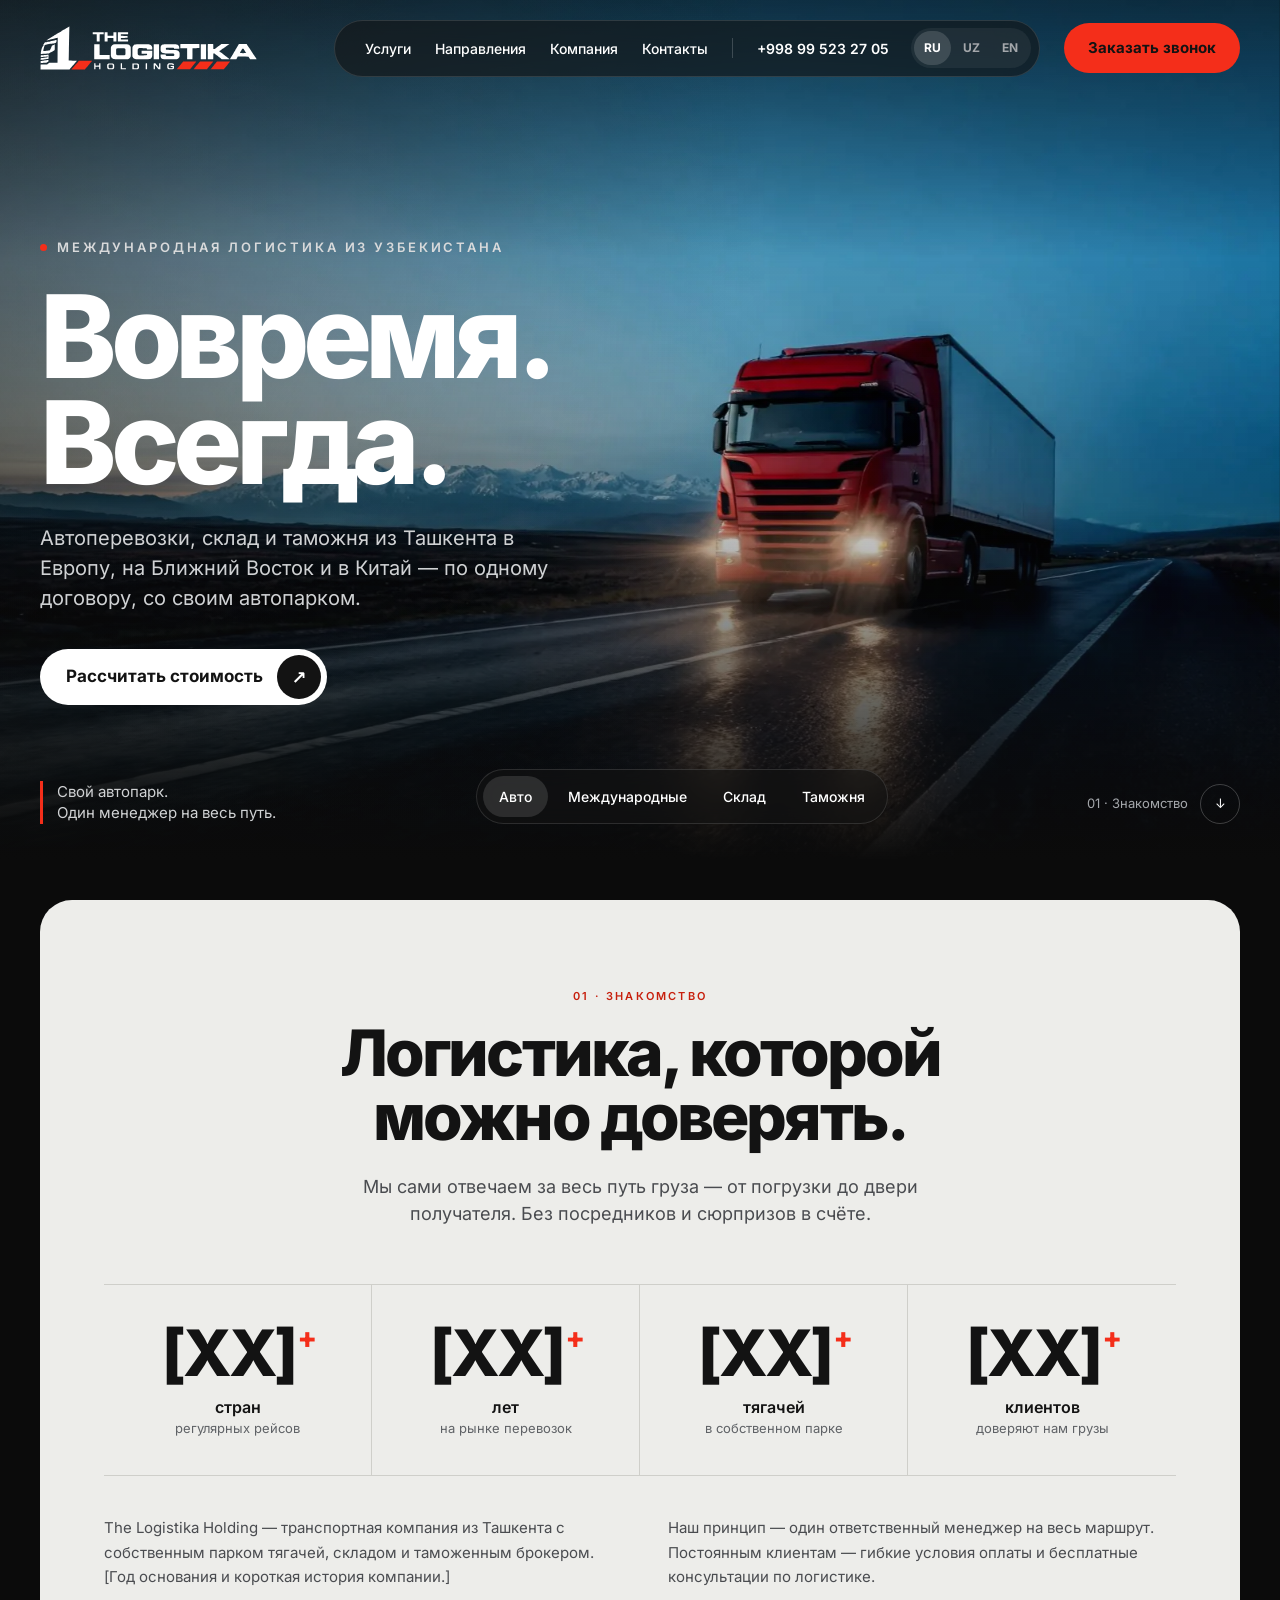
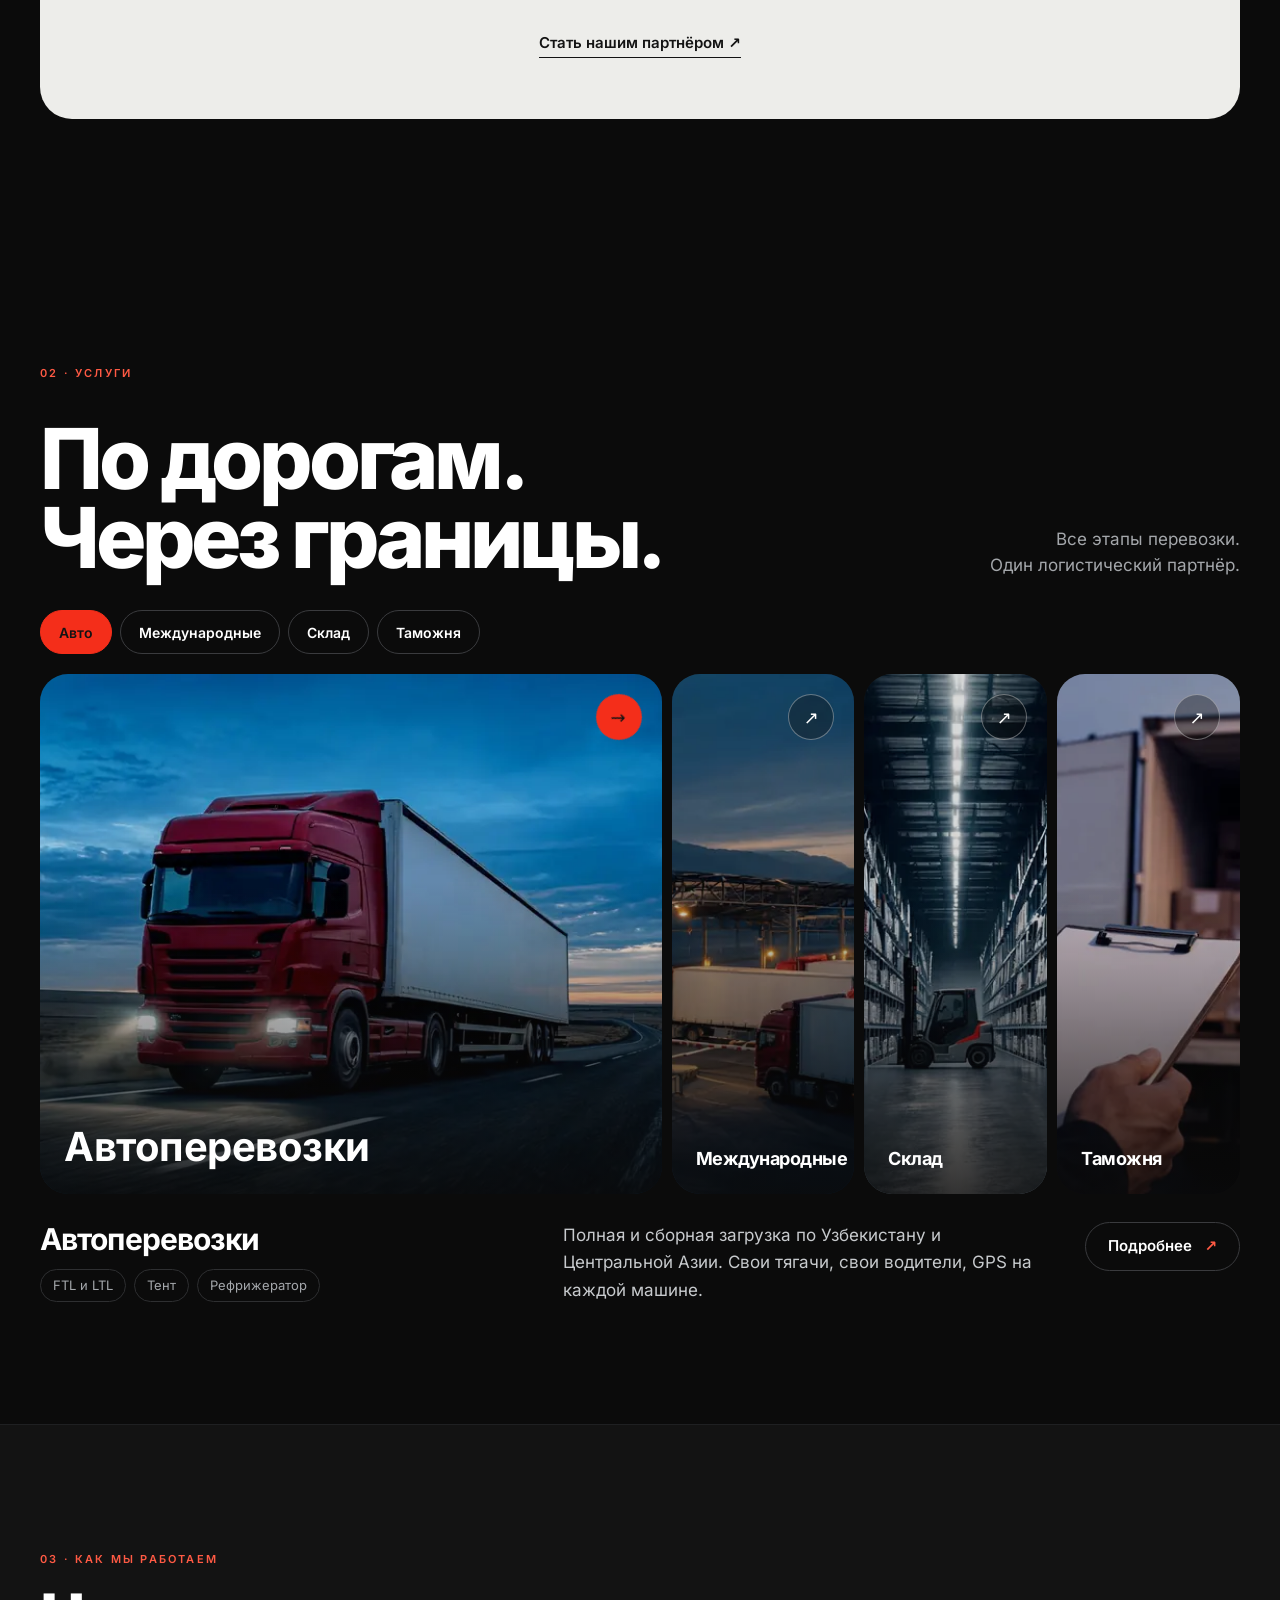
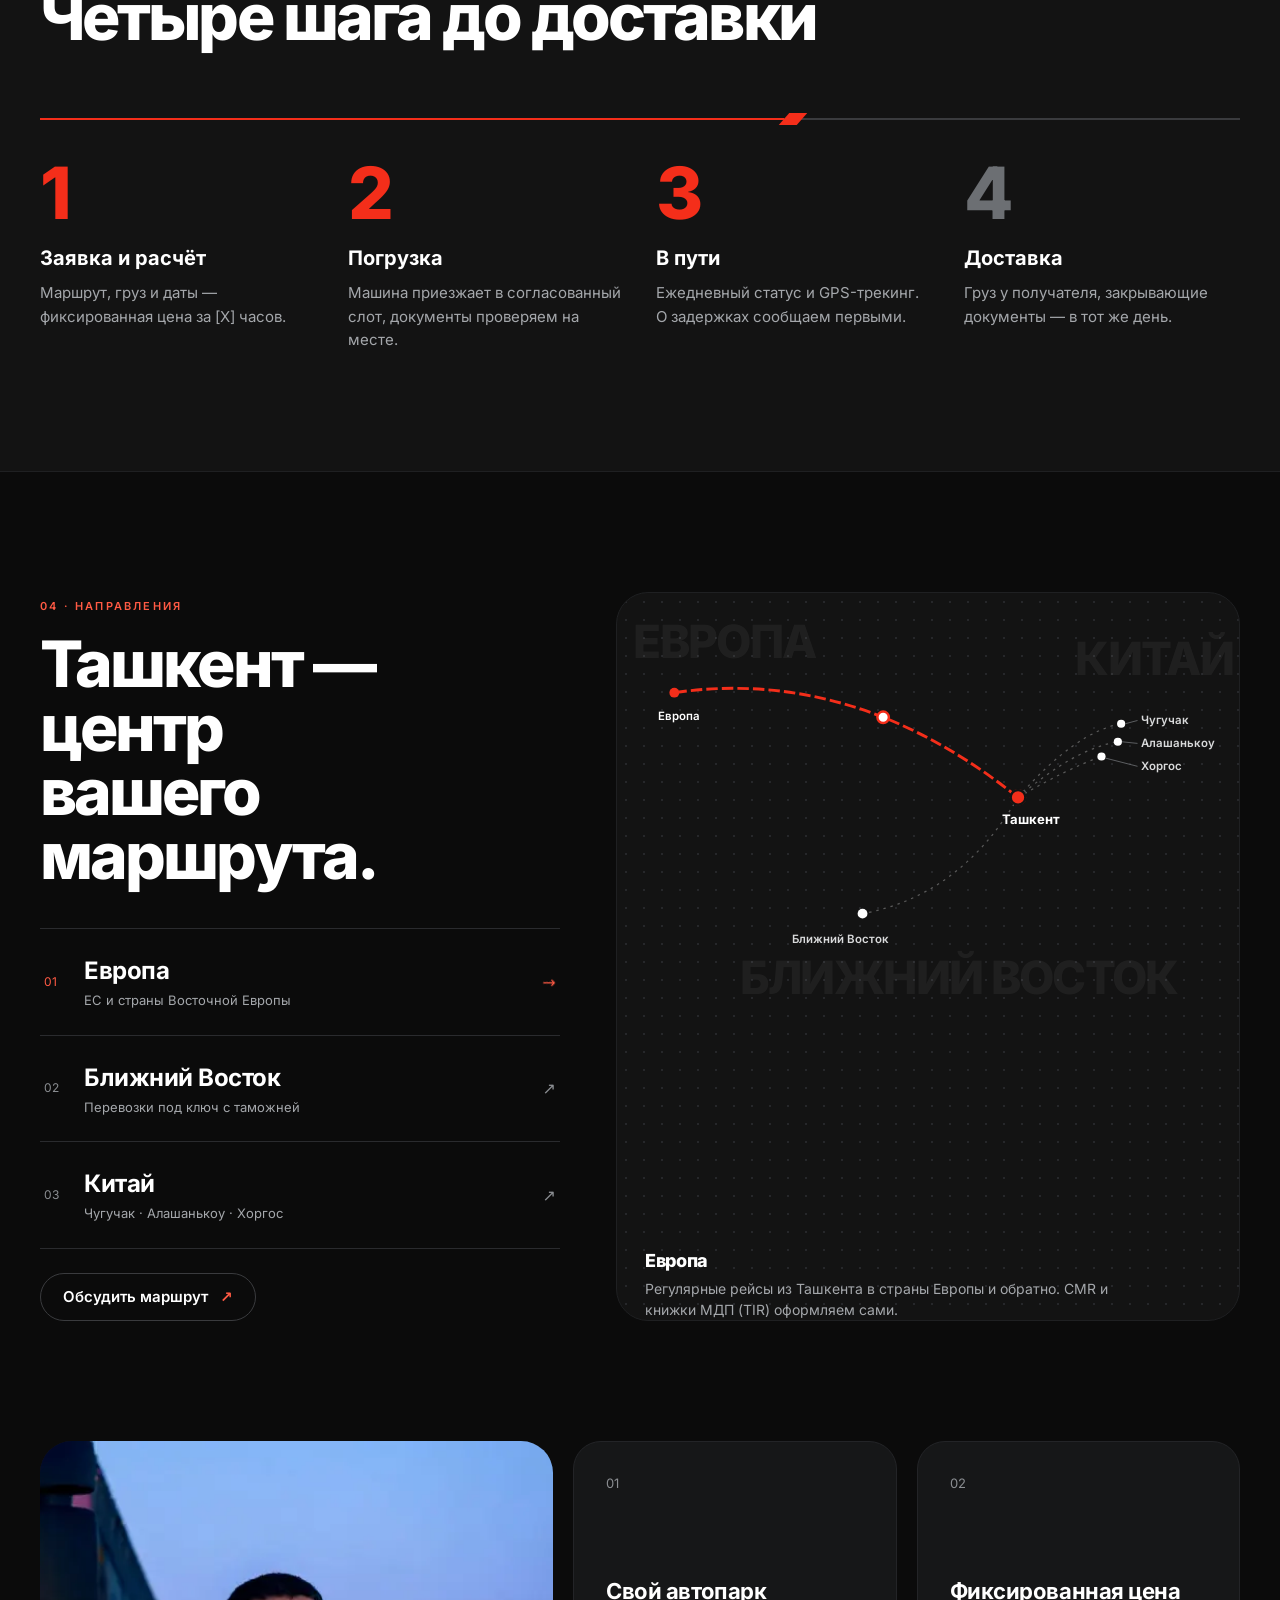
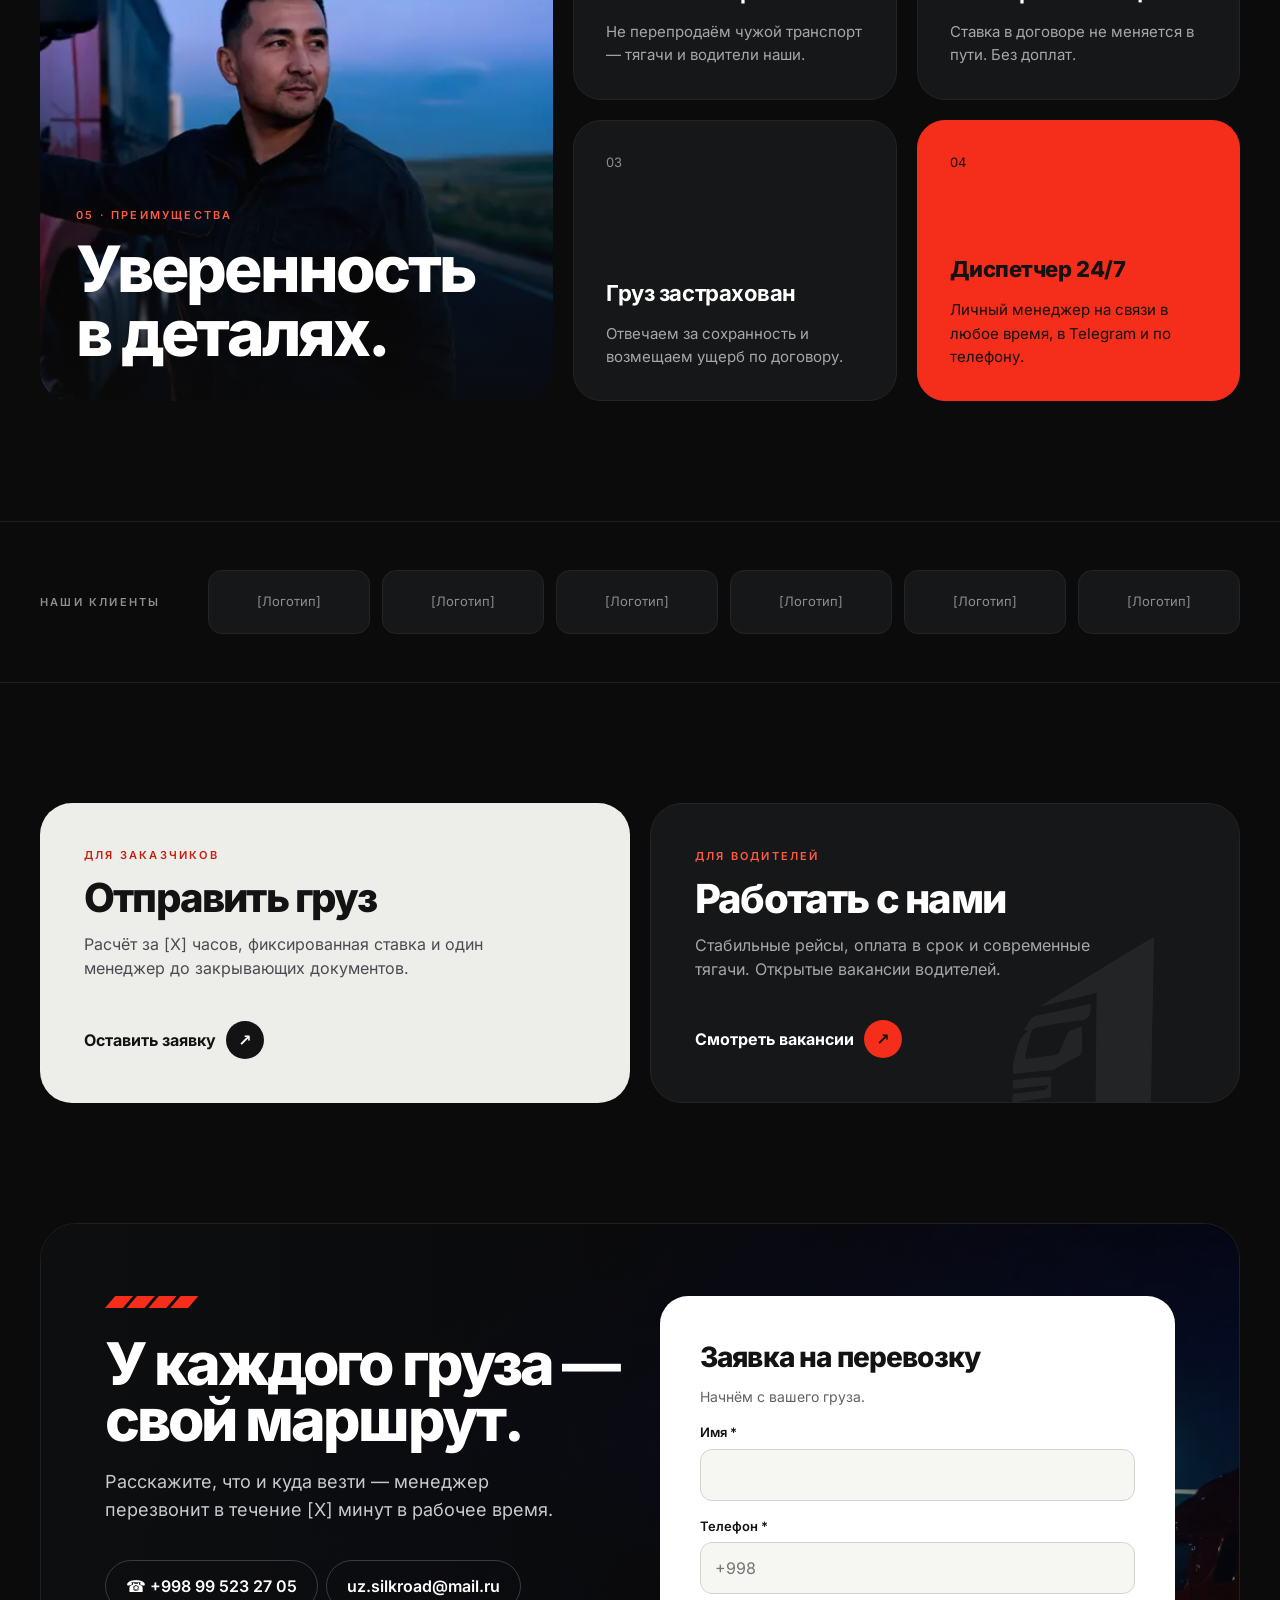
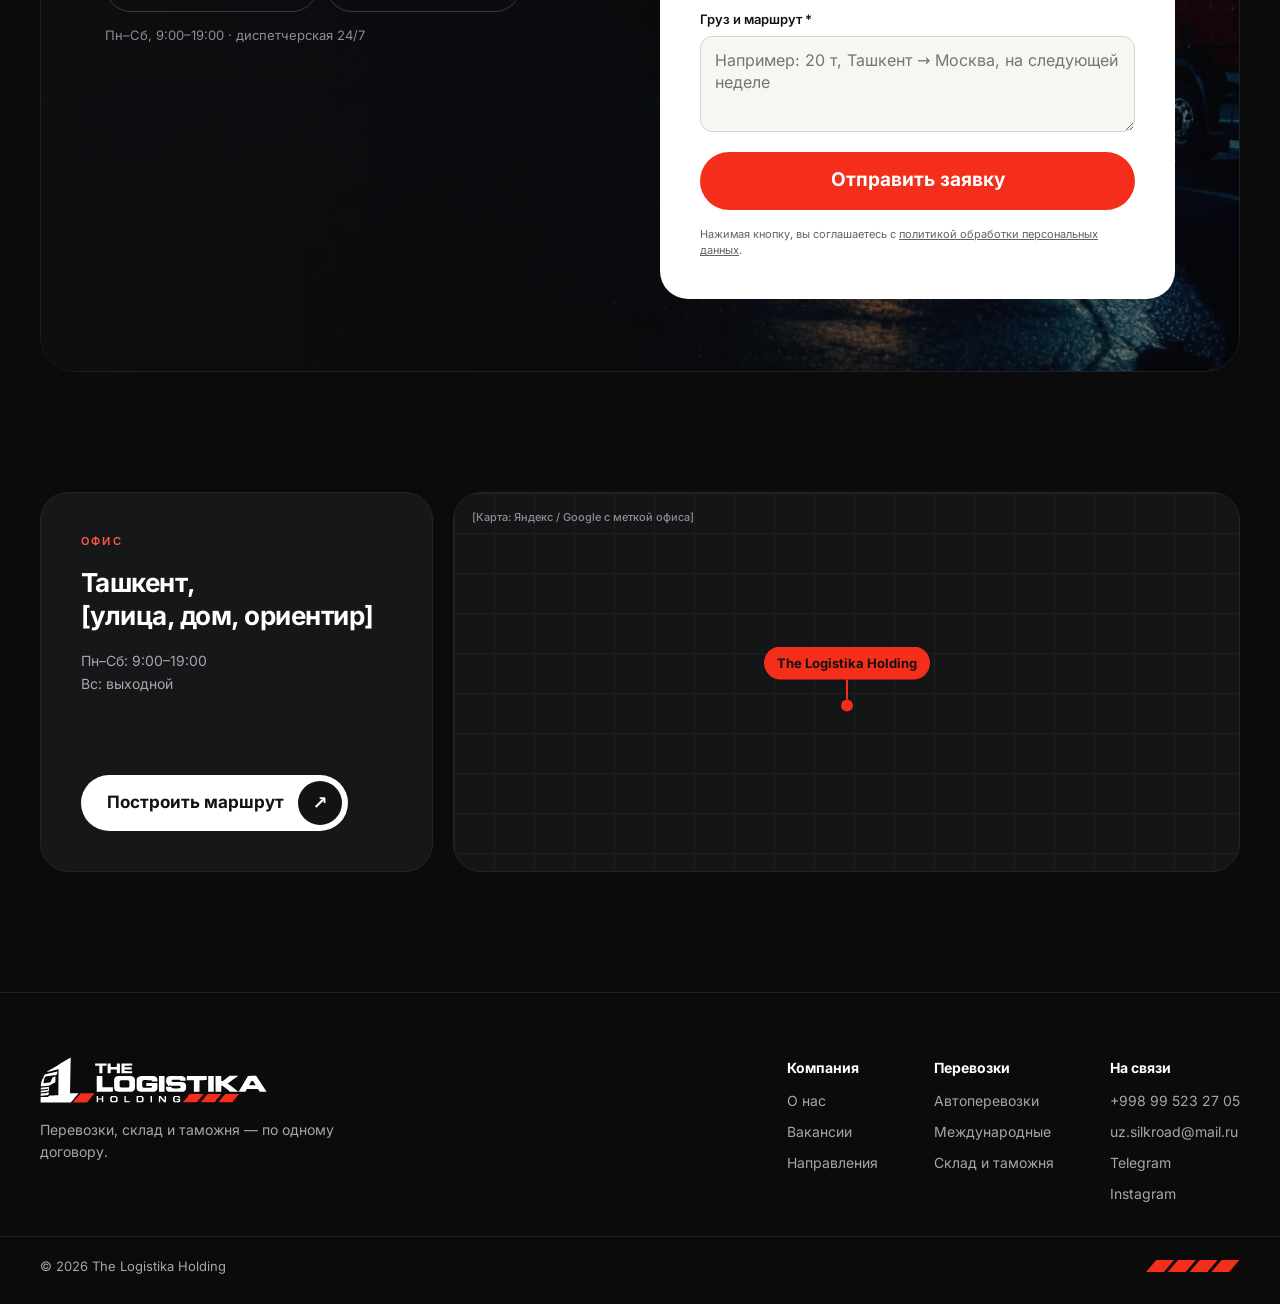
==== commit 29633c5d: "Add generated photos, RU/UZ/EN versions, remove cargo tracking - Photos for hero, service cards, "wh" ====
--- a/index.html
+++ b/index.html
@@ -8,8 +8,9 @@
   <meta name="robots" content="index, follow, max-image-preview:large">
   <link rel="canonical" href="https://your-domain.uz/">
   <link rel="alternate" hreflang="ru" href="https://your-domain.uz/">
+  <link rel="alternate" hreflang="uz" href="https://your-domain.uz/uz/">
+  <link rel="alternate" hreflang="en" href="https://your-domain.uz/en/">
   <link rel="alternate" hreflang="x-default" href="https://your-domain.uz/">
-  <!-- Добавьте, когда появятся версии: <link rel="alternate" hreflang="uz" href="https://your-domain.uz/uz/"> и hreflang="en" -->
 
   <meta name="theme-color" content="#0B0B0B">
   <meta name="color-scheme" content="dark">
@@ -33,15 +34,16 @@
   <meta name="twitter:image" content="https://your-domain.uz/assets/img/og-image.jpg">
 
   <!-- Icons & manifest -->
-  <link rel="icon" href="assets/img/favicon.svg" type="image/svg+xml">
-  <link rel="apple-touch-icon" href="assets/img/apple-touch-icon.png">
-  <link rel="manifest" href="site.webmanifest">
+  <link rel="icon" href="/assets/img/favicon.svg" type="image/svg+xml">
+  <link rel="apple-touch-icon" href="/assets/img/apple-touch-icon.png">
+  <link rel="manifest" href="/site.webmanifest">
 
   <!-- Performance -->
-  <link rel="preload" href="assets/fonts/inter-cyrillic-wght-normal.woff2" as="font" type="font/woff2" crossorigin>
-  <link rel="stylesheet" href="assets/css/styles.css">
+  <link rel="preload" as="image" href="/assets/img/photos/hero-1920.webp" imagesrcset="/assets/img/photos/hero-960.webp 960w, /assets/img/photos/hero-1920.webp 1920w" imagesizes="100vw" fetchpriority="high">
+  <link rel="preload" href="/assets/fonts/inter-cyrillic-wght-normal.woff2" as="font" type="font/woff2" crossorigin>
+  <link rel="stylesheet" href="/assets/css/styles.css">
   <script>document.documentElement.classList.replace('no-js','js');</script>
-  <script src="assets/js/main.js" defer></script>
+  <script src="/assets/js/main.js" defer></script>
 
   <!-- Structured data -->
   <script type="application/ld+json">
@@ -93,7 +95,7 @@
   <header class="site-header" data-header>
     <div class="site-header__inner">
       <a class="site-header__logo" href="#top" aria-label="The Logistika Holding — на главную">
-        <img src="assets/img/logo-reversed.svg" alt="The Logistika Holding" width="227" height="46">
+        <img src="/assets/img/logo-reversed.svg" alt="The Logistika Holding" width="227" height="46">
       </a>
 
       <nav class="nav" id="site-nav" aria-label="Основное меню" data-nav>
@@ -106,9 +108,9 @@
         <span class="nav__divider" aria-hidden="true"></span>
         <a class="nav__phone" href="tel:+998995232705">+998 99 523 27 05</a>
         <div class="lang" role="group" aria-label="Язык сайта">
-          <a class="lang__item is-active" href="/" hreflang="ru" aria-current="true">RU</a>
-          <a class="lang__item" href="#" hreflang="uz">UZ</a>
-          <a class="lang__item" href="#" hreflang="en">EN</a>
+          <a class="lang__item is-active" href="/" hreflang="ru" lang="ru" data-lang="ru" aria-current="page">RU</a>
+          <a class="lang__item" href="/uz/" hreflang="uz" lang="uz" data-lang="uz">UZ</a>
+          <a class="lang__item" href="/en/" hreflang="en" lang="en" data-lang="en">EN</a>
         </div>
         <a class="btn btn--red nav__mobile-cta" href="#contact">Заказать звонок</a>
       </nav>
@@ -123,10 +125,9 @@
 
   <main id="main">
     <!-- ============ HERO ============ -->
-    <section class="hero" id="top" aria-labelledby="hero-title">
+    <section class="hero has-photo" id="top" aria-labelledby="hero-title">
       <div class="hero__media" aria-hidden="true">
-        <!-- Положите фото в assets/img/hero.jpg — оно подключится автоматически -->
-        <img class="hero__photo" data-hero-photo data-src="assets/img/hero.jpg" alt="" width="2560" height="1440" fetchpriority="high">
+        <img class="hero__photo" src="/assets/img/photos/hero-1920.webp" srcset="/assets/img/photos/hero-960.webp 960w, /assets/img/photos/hero-1920.webp 1920w" sizes="100vw" alt="" width="1920" height="1080" fetchpriority="high" decoding="async">
         <svg class="hero__scene" viewBox="0 0 1440 860" preserveAspectRatio="xMidYMid slice">
           <defs><filter id="glow" x="-50%" y="-50%" width="200%" height="200%"><feGaussianBlur stdDeviation="14"/></filter></defs>
           <rect y="0" width="1440" height="470" fill="#2B2F35" opacity=".35"/>
@@ -151,7 +152,6 @@
         <p class="hero__lead" data-hero-in>Автоперевозки, склад и таможня из Ташкента в Европу, на Ближний Восток и в Китай — по одному договору, со своим автопарком.</p>
         <div class="hero__actions" data-hero-in>
           <a class="btn-pill btn-pill--light" href="#contact">Рассчитать стоимость <span class="btn-pill__icon" aria-hidden="true">↗</span></a>
-          <a class="btn-pill btn-pill--glass" href="#track">Отследить груз <span class="btn-pill__icon" aria-hidden="true">↓</span></a>
         </div>
       </div>
 
@@ -204,22 +204,22 @@
 
       <div class="cards" aria-hidden="true" data-reveal>
         <div class="card is-active" data-card="0" style="--bg: radial-gradient(ellipse at 60% 35%, #3B4046 0%, #1C1E21 55%, #0E0F10 100%)">
-          <span class="card__ph">[Фото: тягач на трассе в сумерках]</span>
+          <img class="card__img" src="/assets/img/photos/road-1920.webp" srcset="/assets/img/photos/road-960.webp 960w, /assets/img/photos/road-1920.webp 1920w" sizes="(min-width: 960px) 60vw, 100vw" alt="Красный тягач с белым полуприцепом на трассе в сумерках" width="1920" height="1080" loading="lazy" decoding="async">
           <span class="card__dot">↗</span>
           <span class="card__label"><span class="card__full">Автоперевозки</span><span class="card__short">Авто</span></span>
         </div>
         <div class="card" data-card="1" style="--bg: radial-gradient(ellipse at 45% 30%, #3A3B42 0%, #1C1C21 55%, #0E0E10 100%)">
-          <span class="card__ph">[Фото: граница, таможенный пост]</span>
+          <img class="card__img" src="/assets/img/photos/border-1920.webp" srcset="/assets/img/photos/border-960.webp 960w, /assets/img/photos/border-1920.webp 1920w" sizes="(min-width: 960px) 60vw, 100vw" alt="Колонна грузовиков на погранпереходе у подножия гор" width="1920" height="1080" loading="lazy" decoding="async">
           <span class="card__dot">↗</span>
           <span class="card__label"><span class="card__full">Международные перевозки</span><span class="card__short">Международные</span></span>
         </div>
         <div class="card" data-card="2" style="--bg: radial-gradient(ellipse at 50% 40%, #3A3D3C 0%, #1B1D1C 55%, #0E0F0F 100%)">
-          <span class="card__ph">[Фото: стеллажи склада]</span>
+          <img class="card__img" src="/assets/img/photos/warehouse-1920.webp" srcset="/assets/img/photos/warehouse-960.webp 960w, /assets/img/photos/warehouse-1920.webp 1920w" sizes="(min-width: 960px) 60vw, 100vw" alt="Стеллажи складского комплекса и погрузчик" width="1920" height="1080" loading="lazy" decoding="async">
           <span class="card__dot">↗</span>
           <span class="card__label"><span class="card__full">Складская логистика</span><span class="card__short">Склад</span></span>
         </div>
         <div class="card" data-card="3" style="--bg: radial-gradient(ellipse at 55% 35%, #403B3A 0%, #1E1C1B 55%, #100E0E 100%)">
-          <span class="card__ph">[Фото: документы, брокер]</span>
+          <img class="card__img" src="/assets/img/photos/customs-1920.webp" srcset="/assets/img/photos/customs-960.webp 960w, /assets/img/photos/customs-1920.webp 1920w" sizes="(min-width: 960px) 60vw, 100vw" alt="Таможенный брокер с документами у открытого полуприцепа" width="1920" height="1080" loading="lazy" decoding="async">
           <span class="card__dot">↗</span>
           <span class="card__label"><span class="card__full">Таможенное оформление</span><span class="card__short">Таможня</span></span>
         </div>
@@ -270,17 +270,17 @@
         <p class="eyebrow" data-reveal>04 · Направления</p>
         <h2 class="h2" id="routes-title" data-reveal>Ташкент — центр<br>вашего маршрута.</h2>
         <div class="route-rows" role="tablist" aria-label="Направления на карте" data-route-list>
-          <button class="route-row is-active" type="button" role="tab" aria-selected="true" aria-controls="route-info" data-route="eu" data-reveal>
+          <button class="route-row is-active" type="button" role="tab" aria-selected="true" aria-controls="route-info" data-route="eu" data-title="Европа" data-text="Регулярные рейсы из Ташкента в страны Европы и обратно. CMR и книжки МДП (TIR) оформляем сами." data-reveal>
             <span class="route-row__n">01</span>
             <span class="route-row__body"><span class="route-row__name">Европа</span><span class="route-row__sub">ЕС и страны Восточной Европы</span></span>
             <span class="route-row__arrow" aria-hidden="true">↗</span>
           </button>
-          <button class="route-row" type="button" role="tab" aria-selected="false" aria-controls="route-info" tabindex="-1" data-route="me" data-reveal>
+          <button class="route-row" type="button" role="tab" aria-selected="false" aria-controls="route-info" tabindex="-1" data-route="me" data-title="Ближний Восток" data-text="Перевозки в страны Ближнего Востока и обратно — под ключ, с таможенным оформлением." data-reveal>
             <span class="route-row__n">02</span>
             <span class="route-row__body"><span class="route-row__name">Ближний Восток</span><span class="route-row__sub">Перевозки под ключ с таможней</span></span>
             <span class="route-row__arrow" aria-hidden="true">↗</span>
           </button>
-          <button class="route-row" type="button" role="tab" aria-selected="false" aria-controls="route-info" tabindex="-1" data-route="cn" data-reveal>
+          <button class="route-row" type="button" role="tab" aria-selected="false" aria-controls="route-info" tabindex="-1" data-route="cn" data-title="Китай — Чугучак, Алашанькоу, Хоргос" data-text="Через погранпереходы Чугучак, Алашанькоу и Хоргос: консолидация и прямые рейсы из Китая в Узбекистан." data-reveal>
             <span class="route-row__n">03</span>
             <span class="route-row__body"><span class="route-row__name">Китай</span><span class="route-row__sub">Чугучак · Алашанькоу · Хоргос</span></span>
             <span class="route-row__arrow" aria-hidden="true">↗</span>
@@ -332,19 +332,13 @@
           <p class="map__info-text" data-route-text>Регулярные рейсы из Ташкента в страны Европы и обратно. CMR и книжки МДП (TIR) оформляем сами.</p>
         </div>
 
-        <form class="track" id="track" data-track-form novalidate>
-          <label class="track__label" for="track-input">Где мой груз?</label>
-          <input class="track__input" id="track-input" name="waybill" type="text" placeholder="Номер накладной" autocomplete="off" required>
-          <button class="track__btn" type="submit">Найти</button>
-          <p class="track__msg" role="status" aria-live="polite" data-track-msg></p>
-        </form>
       </figure>
     </section>
 
     <!-- ============ 05 WHY ============ -->
     <section class="section container why" aria-labelledby="why-title">
       <div class="why__photo" data-reveal>
-        <span class="ph-note">[Фото: водитель у тягача / колонна машин]</span>
+        <img class="why__img" src="/assets/img/photos/driver-1920.webp" srcset="/assets/img/photos/driver-960.webp 960w, /assets/img/photos/driver-1920.webp 1920w" sizes="(min-width: 960px) 40vw, 100vw" alt="Водитель The Logistika Holding у красного тягача" width="1920" height="1080" loading="lazy" decoding="async">
         <div class="why__caption">
           <p class="eyebrow">05 · Преимущества</p>
           <h2 class="h2" id="why-title">Уверенность<br>в деталях.</h2>
@@ -378,7 +372,7 @@
         <span class="split__cta">Оставить заявку <span class="split__icon" aria-hidden="true">↗</span></span>
       </a>
       <a class="split__card split__card--dark" href="#contact" data-reveal>
-        <img class="split__symbol" src="assets/img/symbol-white.svg" alt="" width="260" height="218" loading="lazy">
+        <img class="split__symbol" src="/assets/img/symbol-white.svg" alt="" width="260" height="218" loading="lazy">
         <span class="eyebrow">Для водителей</span>
         <span class="split__title">Работать с нами</span>
         <span class="split__text">Стабильные рейсы, оплата в срок и современные тягачи. Открытые вакансии водителей.</span>
@@ -389,10 +383,11 @@
     <!-- ============ CONTACT ============ -->
     <section class="container contact" id="contact" aria-labelledby="contact-title">
       <div class="contact__box" data-reveal>
-        <span class="ph-note contact__ph">[Фоновое фото: склад / погрузка ночью]</span>
+        <img class="contact__bg" src="/assets/img/photos/dock-1920.webp" srcset="/assets/img/photos/dock-960.webp 960w, /assets/img/photos/dock-1920.webp 1920w" sizes="100vw" alt="" width="1920" height="1080" loading="lazy" decoding="async">
+        <span class="contact__shade" aria-hidden="true"></span>
         <div class="contact__intro">
           <svg class="stripes" width="94" height="12" viewBox="0 0 95 12" aria-hidden="true"><polygon points="10.4,0 28.4,0 18,12 0,12"/><polygon points="32.4,0 50.4,0 40,12 22,12"/><polygon points="54.4,0 72.4,0 62,12 44,12"/><polygon points="76.4,0 94.4,0 84,12 66,12"/></svg>
-          <h2 class="h2 h2--xl" id="contact-title">У каждого груза —<br>свой маршрут.</h2>
+          <h2 class="h2 h2--xl" id="contact-title">У каждого груза&nbsp;—<br>свой маршрут.</h2>
           <p class="contact__lead">Расскажите, что и куда везти — менеджер перезвонит в течение [X] минут в рабочее время.</p>
           <div class="contact__pills">
             <a class="pill-link" href="tel:+998995232705">☎ +998 99 523 27 05</a>
@@ -419,7 +414,7 @@
             <textarea id="q-cargo" name="cargo" rows="3" placeholder="Например: 20 т, Ташкент → Москва, на следующей неделе" required></textarea>
             <span class="field__err">Опишите груз и маршрут</span>
           </div>
-          <!-- антиспам: скрытое поле -->
+          <!-- honeypot (anti-spam) -->
           <div class="visually-hidden" aria-hidden="true"><label for="q-web">Оставьте пустым</label><input id="q-web" name="website" type="text" tabindex="-1" autocomplete="off"></div>
           <button class="quote__submit" type="submit"><span>Отправить заявку</span></button>
           <p class="quote__legal">Нажимая кнопку, вы соглашаетесь с <a href="#">политикой обработки персональных данных</a>.</p>
@@ -450,7 +445,7 @@
   <footer class="footer">
     <div class="container footer__top">
       <div class="footer__brand">
-        <img src="assets/img/logo-reversed.svg" alt="The Logistika Holding" width="227" height="46" loading="lazy">
+        <img src="/assets/img/logo-reversed.svg" alt="The Logistika Holding" width="227" height="46" loading="lazy">
         <p>Перевозки, склад и таможня — по одному договору.</p>
       </div>
       <nav class="footer__cols" aria-label="Ссылки в подвале">
--- a/assets/css/styles.css
+++ b/assets/css/styles.css
@@ -733,3 +733,44 @@
   *, *::before, *::after { animation-duration: .001ms !important; animation-iteration-count: 1 !important; transition-duration: .001ms !important; transition-delay: 0s !important; }
   .js [data-reveal], .js [data-hero-in] { opacity: 1; transform: none; }
 }
+
+/* =========================================================
+   PHOTOS (generated with ElevenLabs, see README)
+   ========================================================= */
+.card__img {
+  position: absolute; inset: 0; width: 100%; height: 100%; object-fit: cover;
+  transform: scale(1.08); filter: saturate(.85) brightness(.85);
+  transition: transform 1.2s var(--ease), filter .8s var(--ease);
+}
+.card.is-active .card__img { transform: scale(1); filter: none; }
+.card:not(.is-active):hover .card__img { filter: saturate(1) brightness(.95); }
+[data-card="0"] .card__img { object-position: 40% center; }
+[data-card="1"] .card__img { object-position: 35% center; }
+[data-card="2"] .card__img { object-position: 50% center; }
+[data-card="3"] .card__img { object-position: 38% center; }
+
+.why__img {
+  position: absolute; inset: 0; width: 100%; height: 100%; object-fit: cover; object-position: 74% 30%;
+  transform: scale(1.06); transition: transform 1.4s var(--ease);
+}
+.why__photo.is-visible .why__img { transform: scale(1); }
+
+.contact__bg { position: absolute; inset: 0; width: 100%; height: 100%; object-fit: cover; object-position: 80% center; }
+.contact__shade {
+  position: absolute; inset: 0;
+  background: linear-gradient(180deg, rgba(14, 15, 16, .55) 0%, rgba(14, 15, 16, .88) 45%, rgba(14, 15, 16, .95) 100%);
+}
+.contact__intro, .quote { position: relative; z-index: 1; }
+@media (min-width: 960px) {
+  .contact__shade { background: linear-gradient(90deg, rgba(14, 15, 16, .94) 0%, rgba(14, 15, 16, .7) 45%, rgba(14, 15, 16, .35) 100%); }
+}
+
+/* header: keep labels on one line; compact between 960 and 1199px */
+.nav__link, .nav__phone, .lang__item, .site-header__cta, .btn { white-space: nowrap; }
+@media (min-width: 960px) and (max-width: 1199px) {
+  .nav__phone, .nav__divider { display: none; }
+  .site-header__logo img { height: 36px; }
+  .nav { padding-left: 10px; }
+  .nav__link { padding-inline: 10px; }
+  .site-header__cta { padding-inline: 18px; }
+}
